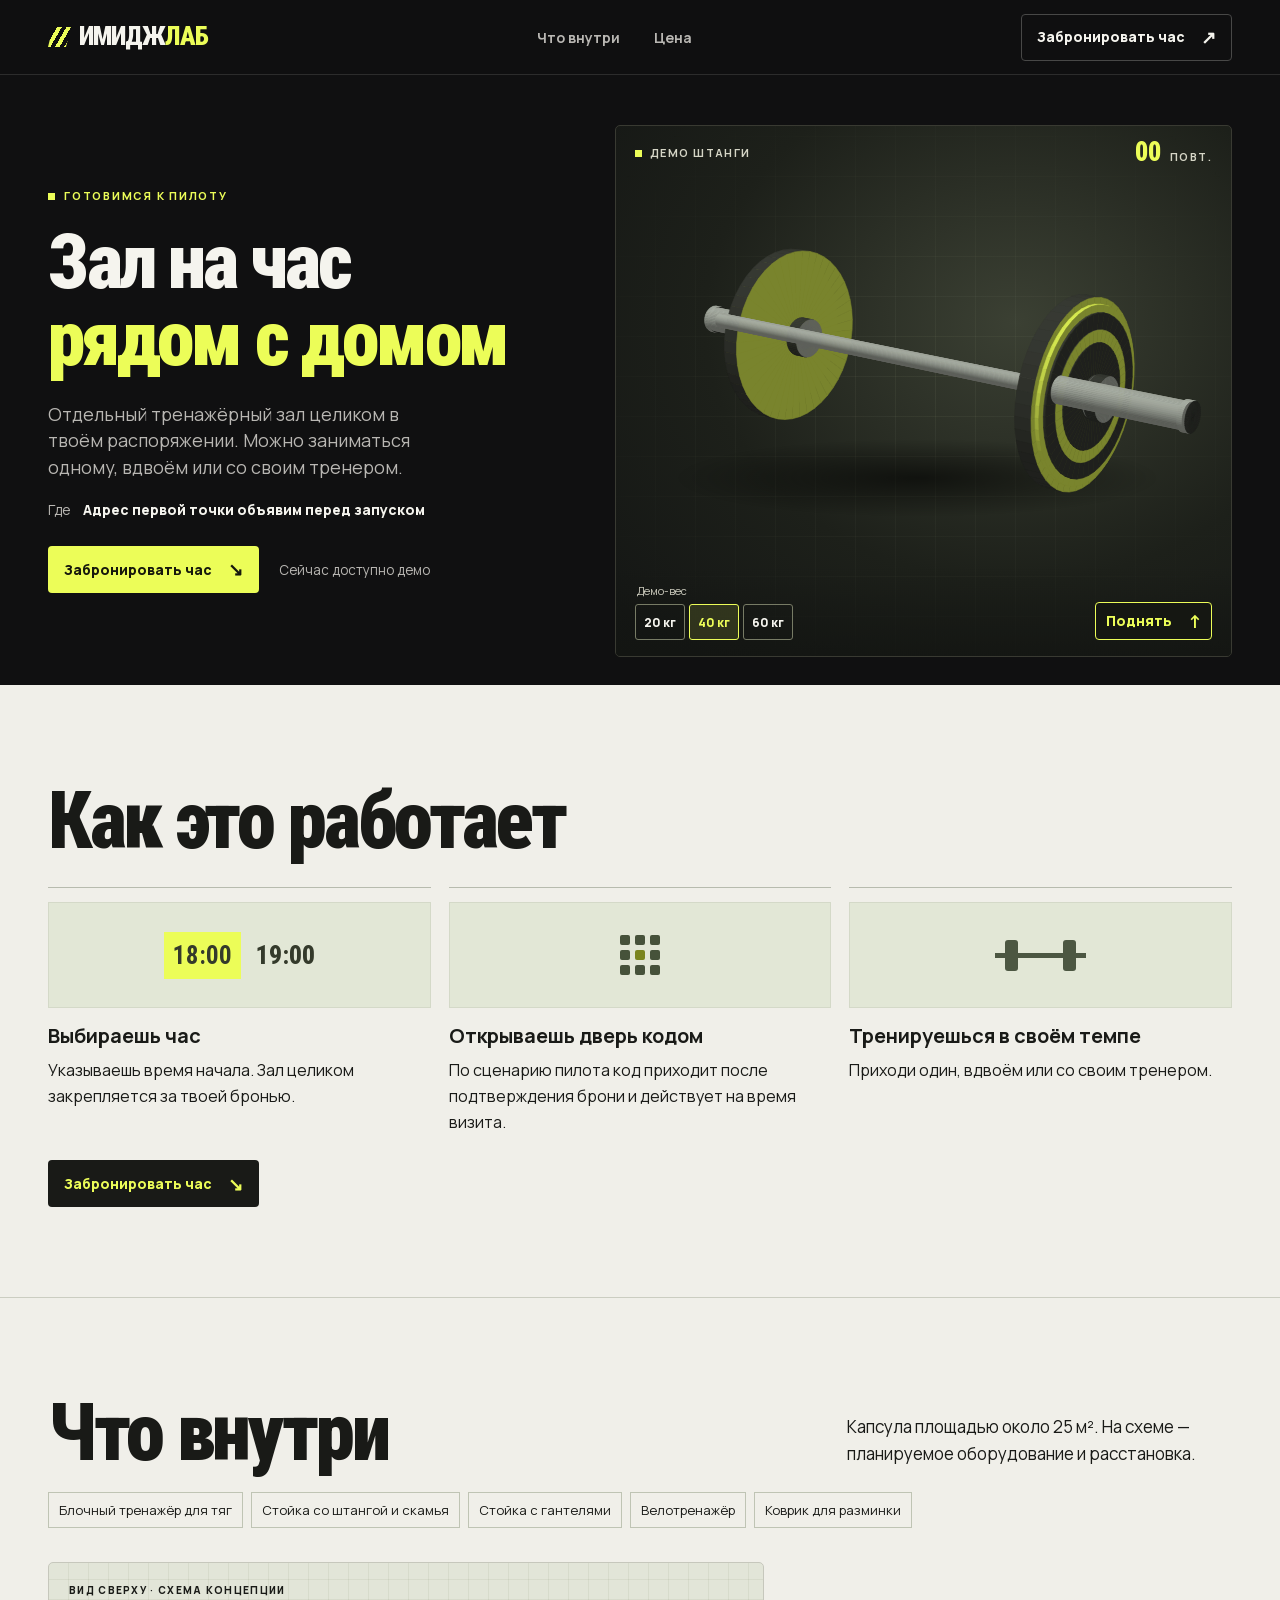
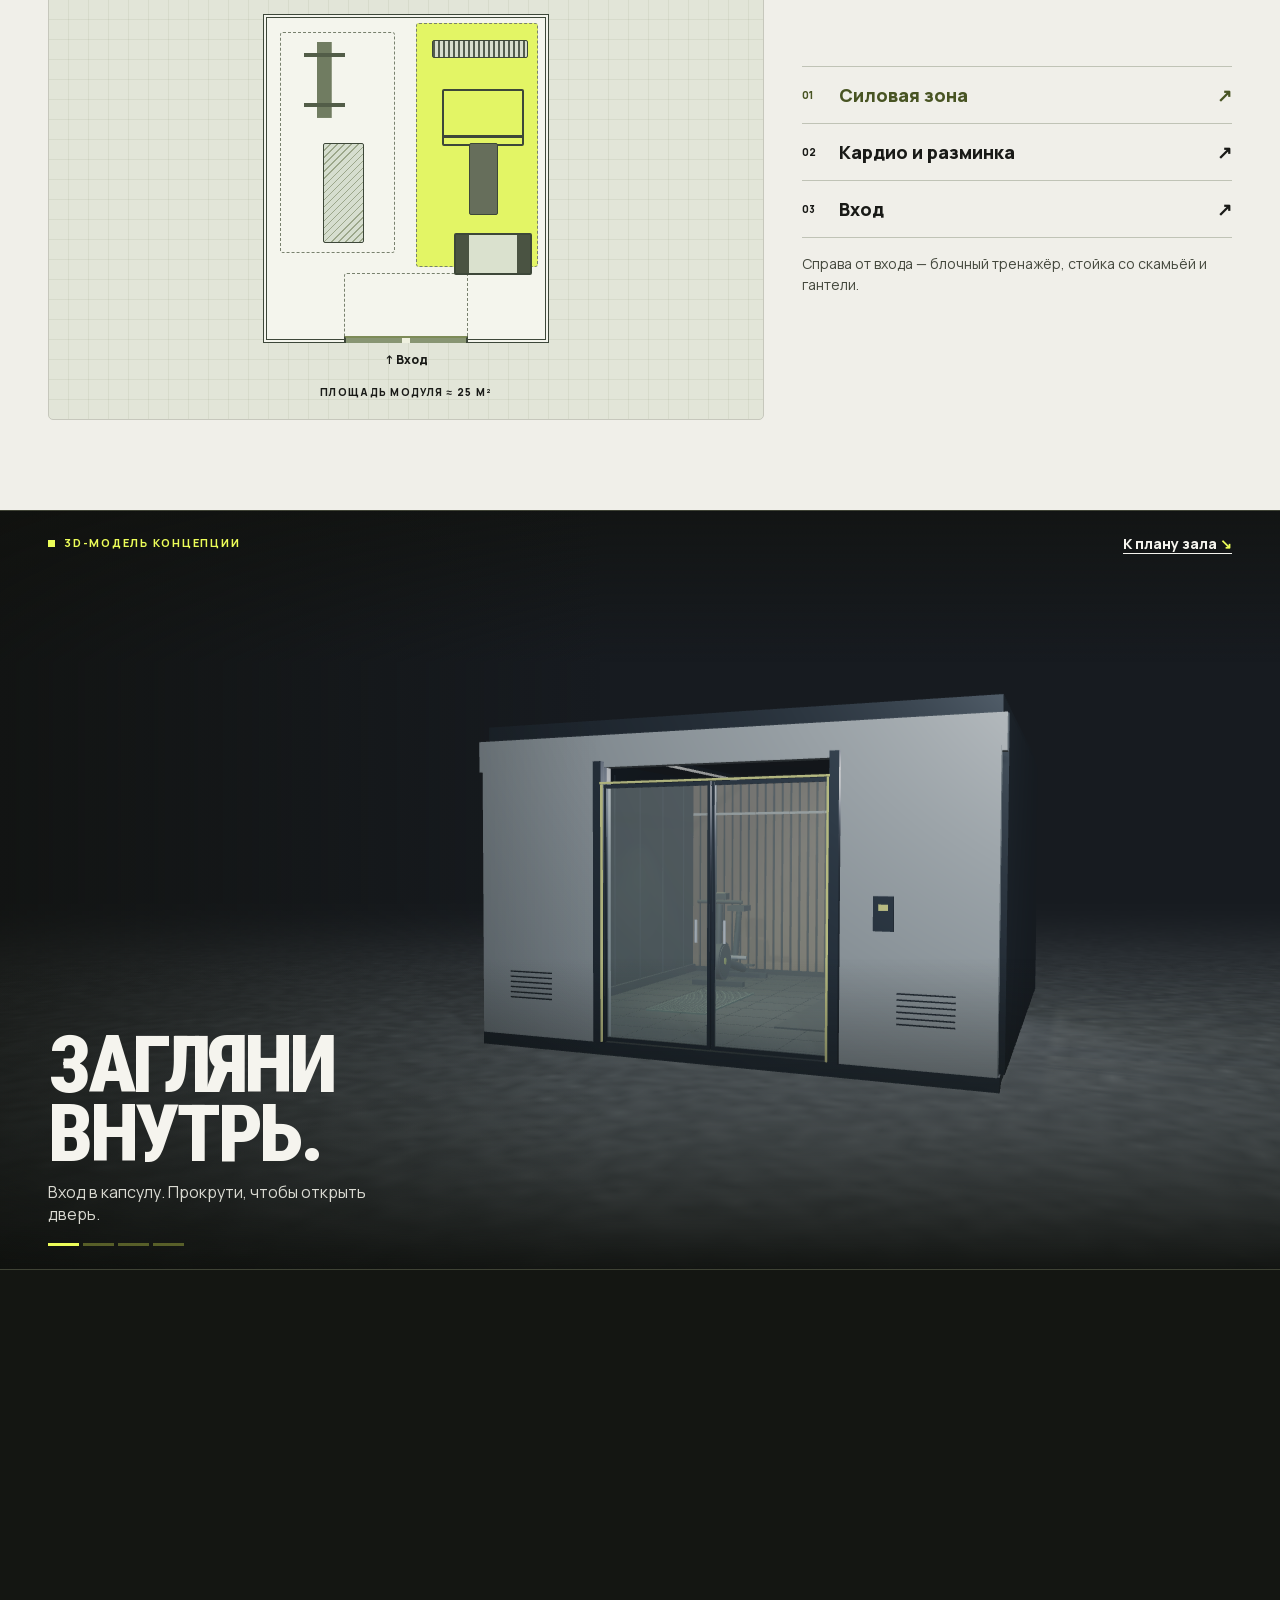
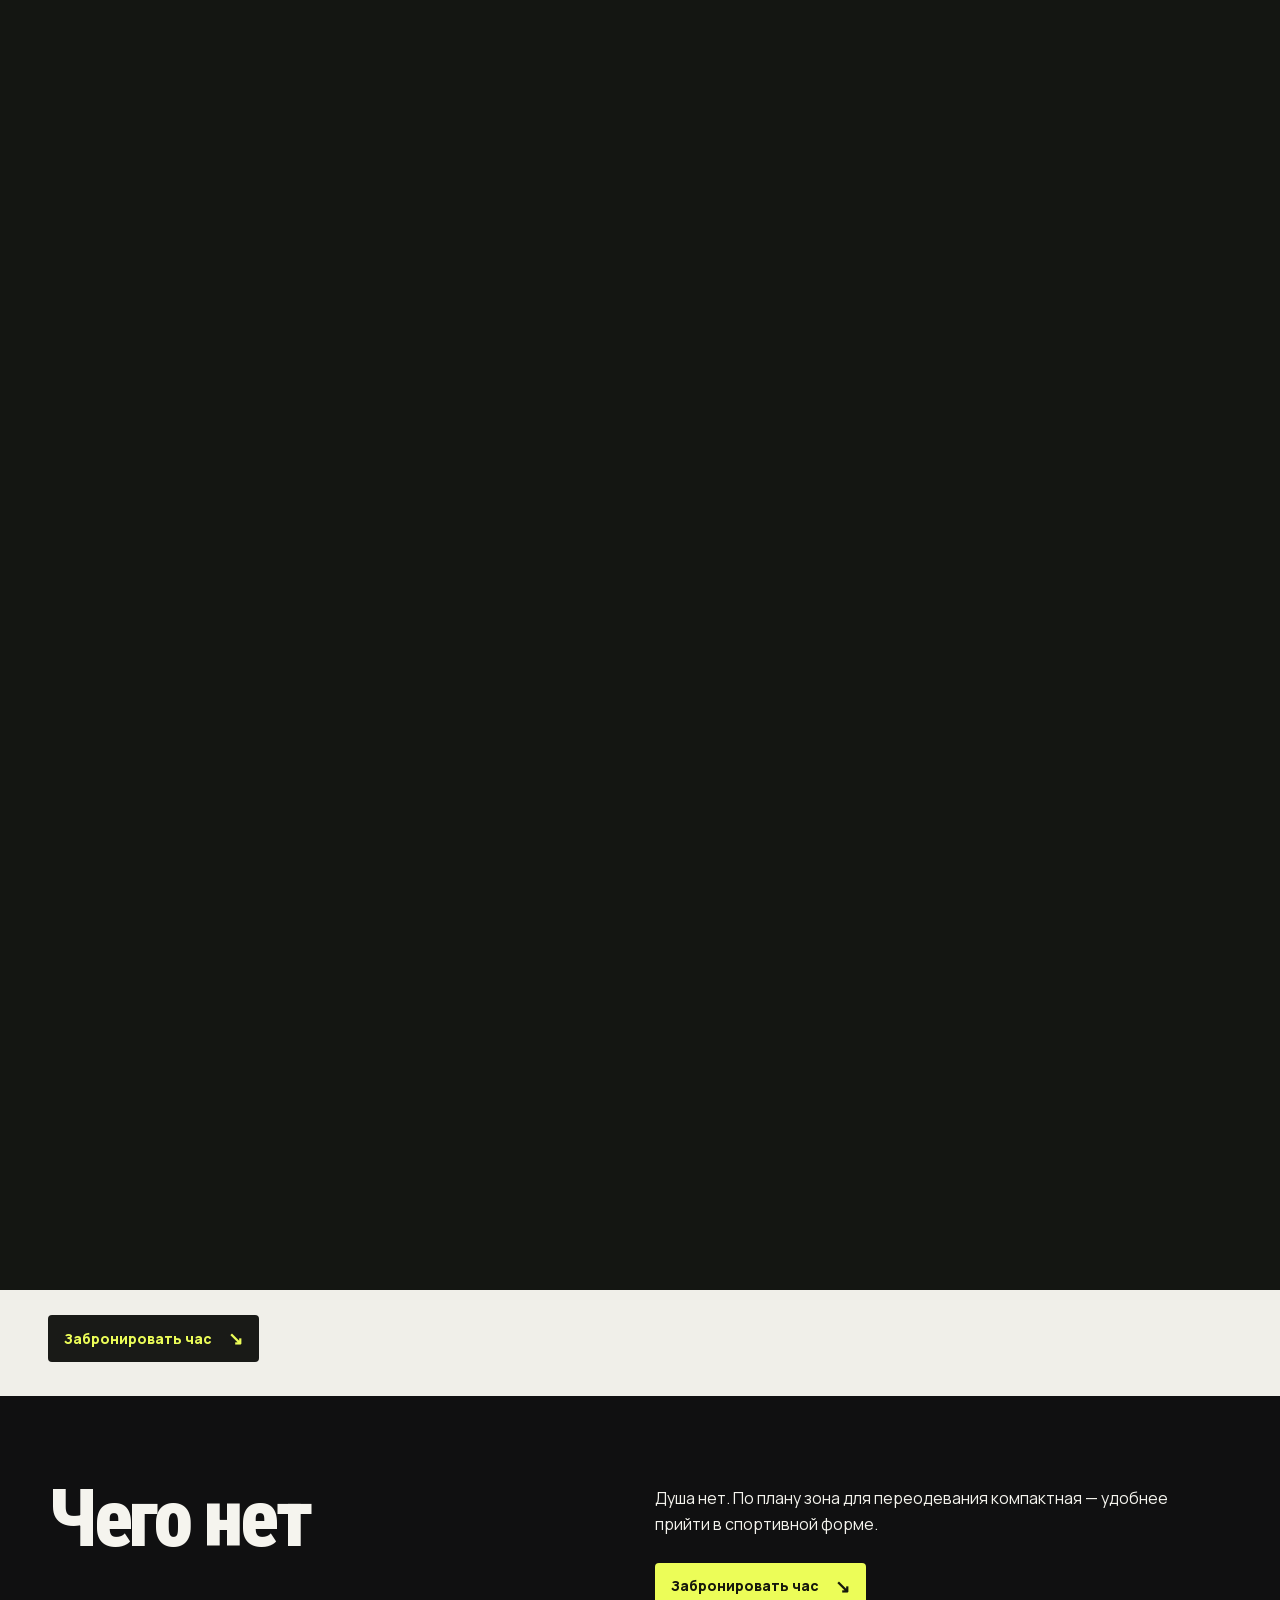
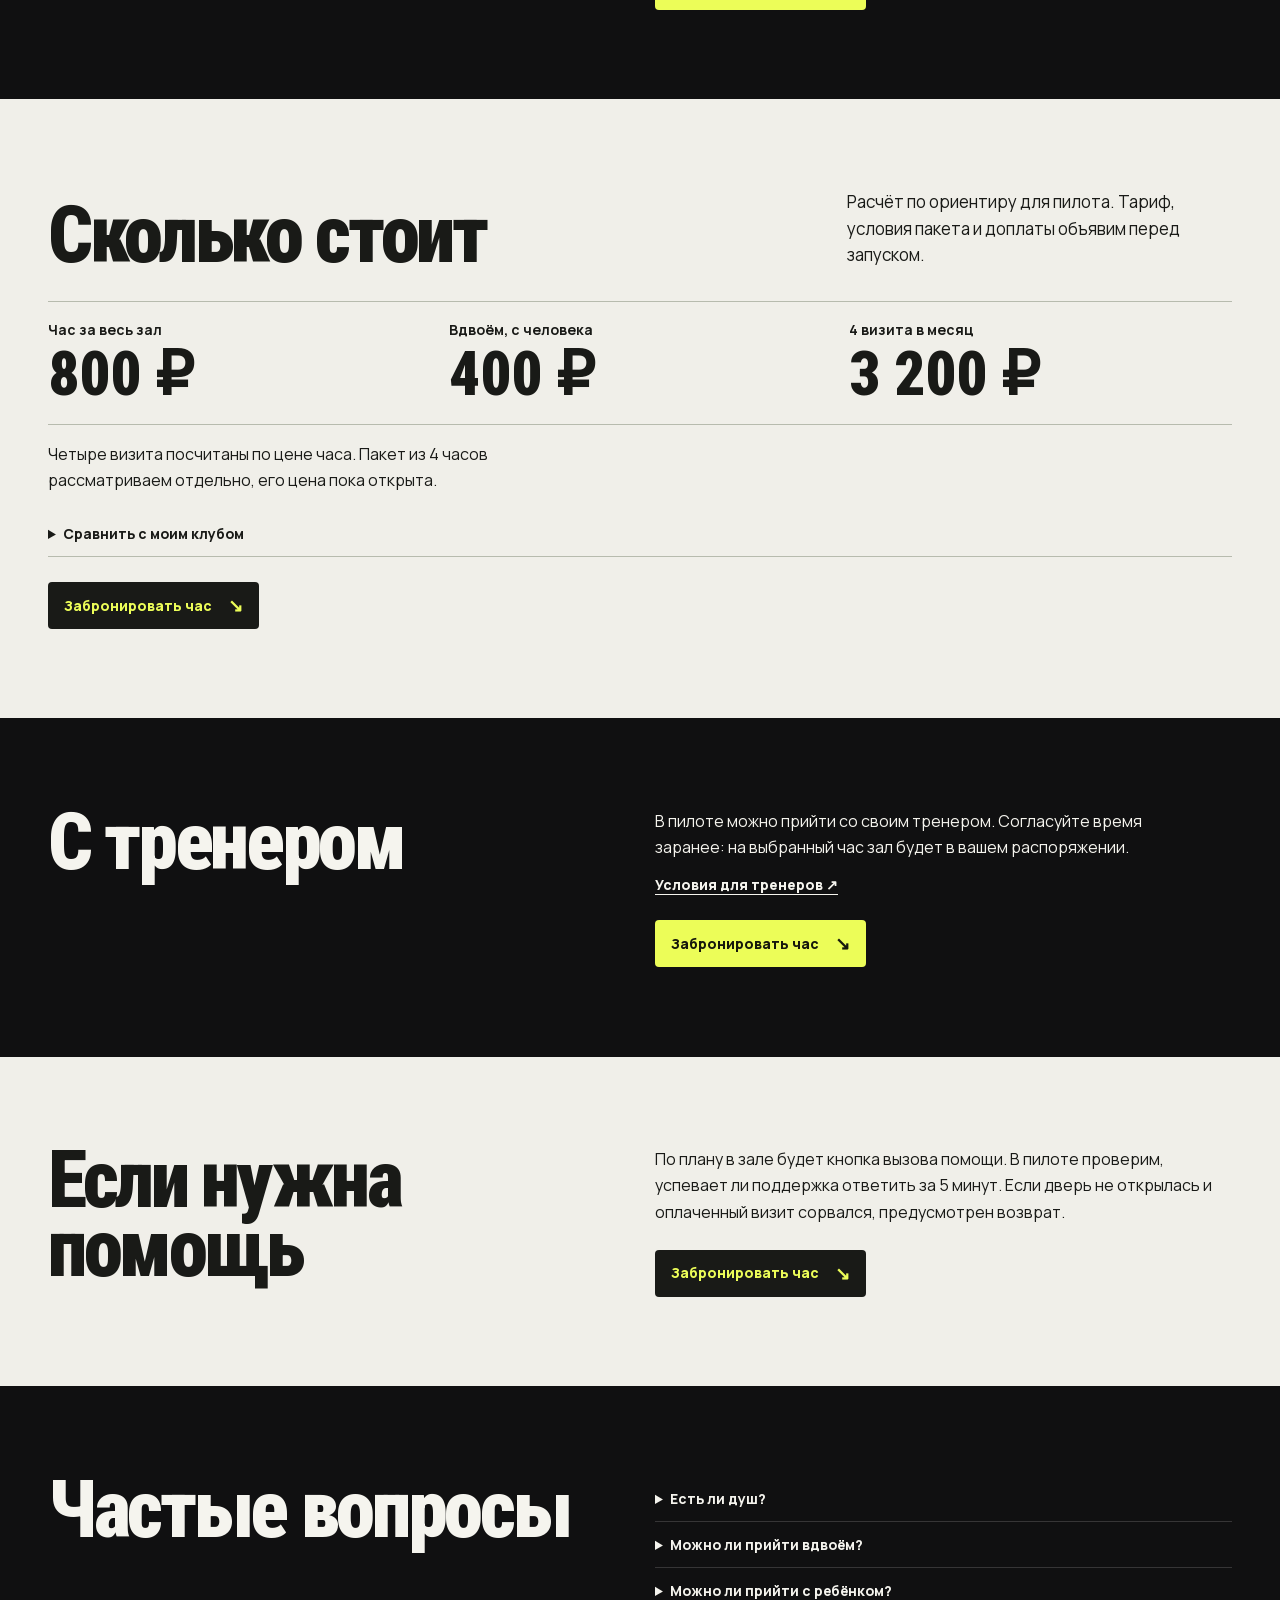
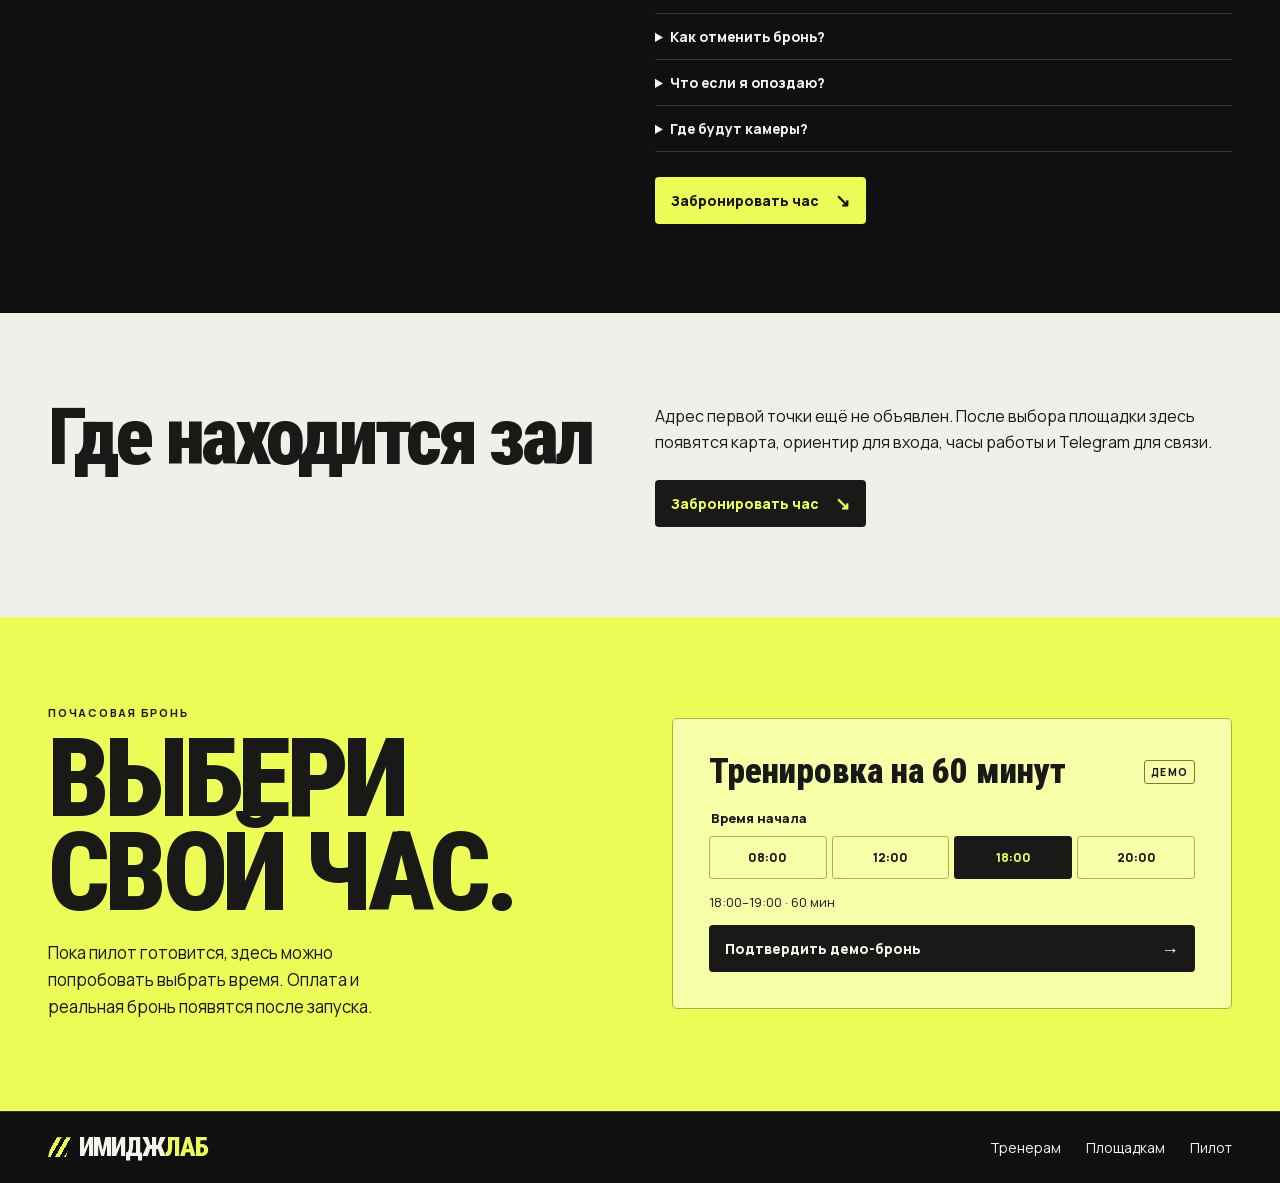
==== index.html @ 2631bb2d "Publish ImageLab website" ====
<!doctype html>
<html lang="ru">
<head>
  <meta charset="utf-8">
  <meta name="viewport" content="width=device-width, initial-scale=1">
  <meta name="theme-color" content="#101011">
  <meta name="description" content="ИмиджЛаб — отдельный зал на час рядом с домом. Оборудование, условия посещения и демо бронирования.">
  <title>ИмиджЛаб — зал на час</title>
  <link rel="stylesheet" href="fonts.css">
  <link rel="stylesheet" href="style.css">
  <script src="room-layout.js" defer></script>
  <script src="script.js" defer></script>
  <script src="price.js" defer></script>
  <script src="pilot-metrics.js" defer></script>
  <script src="tour-entry.js" type="module"></script>
</head>
<body>
  <a class="skip" href="#main">К содержанию</a>
  <header class="nav">
    <div class="wrap nav-inner">
      <a class="logo" href="#top" aria-label="ИмиджЛаб — начало"><i aria-hidden="true"></i>Имидж<span>Лаб</span></a>
      <nav aria-label="Разделы сайта">
        <a href="#format">Что внутри</a><a href="#price">Цена</a>
      </nav>
      <a class="pill nav-cta" href="#booking">Забронировать час <span aria-hidden="true">↗</span></a>
    </div>
  </header>

  <main id="main">
    <section class="hero wrap" id="top" aria-labelledby="hero-title" data-pilot-section="hero">
      <div class="hero-copy">
        <p class="kicker"><span class="dot"></span> ГОТОВИМСЯ К ПИЛОТУ</p>
        <h1 id="hero-title">Зал на час<br><em>рядом с домом</em></h1>
        <p class="lead">Отдельный тренажёрный зал целиком в твоём распоряжении. Можно заниматься одному, вдвоём или со своим тренером.</p>
        <dl class="hero-facts">
          <div><dt>Где</dt><dd>Адрес первой точки объявим перед запуском</dd></div>
          <div id="hero-price" hidden><dt>Ориентир за час</dt><dd data-price="hour"></dd></div>
        </dl>
        <div class="hero-links">
          <a class="pill primary" href="#booking">Забронировать час <span aria-hidden="true">↘</span></a>
          <small>Сейчас доступно демо</small>
        </div>
      </div>
      <figure class="rig" aria-label="Интерактивная модель штанги">
        <div class="rig-top"><span><b aria-hidden="true"></b> ДЕМО ШТАНГИ</span><span class="rep"><output id="reps" aria-live="polite">00</output> ПОВТ.</span></div>
        <canvas id="barbell" aria-hidden="true"></canvas>
        <div class="rig-bottom">
          <fieldset class="weights">
            <legend>Демо-вес</legend>
            <label><input type="radio" name="weight" value="20"><span>20 кг</span></label>
            <label><input type="radio" name="weight" value="40" checked><span>40 кг</span></label>
            <label><input type="radio" name="weight" value="60"><span>60 кг</span></label>
          </fieldset>
          <button class="pill lift" id="lift" type="button">Поднять <span aria-hidden="true">↑</span></button>
        </div>
      </figure>
    </section>

    <section class="light" id="how" aria-labelledby="how-title" data-pilot-section="how">
      <div class="wrap section">
        <h2 id="how-title">Как это работает</h2>
        <ol class="steps">
          <li><div class="step-visual step-calendar" aria-hidden="true"><b>18:00</b><span>19:00</span></div><h3>Выбираешь час</h3><p>Указываешь время начала. Зал целиком закрепляется за твоей бронью.</p></li>
          <li><div class="step-visual step-keypad" aria-hidden="true"><i></i><i></i><i></i><i></i><i></i><i></i><i></i><i></i><i></i></div><h3>Открываешь дверь кодом</h3><p>По сценарию пилота код приходит после подтверждения брони и действует на время визита.</p></li>
          <li><div class="step-visual step-weights" aria-hidden="true"><i></i></div><h3>Тренируешься в своём темпе</h3><p>Приходи один, вдвоём или со своим тренером.</p></li>
        </ol>
        <div class="block-action"><a class="pill primary" href="#booking">Забронировать час <span aria-hidden="true">↘</span></a></div>
      </div>
    </section>

    <section class="light inside" id="format" aria-labelledby="format-title" data-pilot-section="inside">
      <div class="wrap section">
        <div class="format-heading">
          <div><h2 id="format-title">Что внутри</h2></div>
          <p>Капсула площадью около 25 м². На схеме — планируемое оборудование и расстановка.</p>
        </div>
        <ul class="equipment-list" aria-label="Планируемое оборудование">
          <li>Блочный тренажёр для тяг</li><li>Стойка со штангой и скамья</li><li>Стойка с гантелями</li><li>Велотренажёр</li><li>Коврик для разминки</li>
        </ul>
        <div class="layout" id="plan">
          <div class="blueprint" aria-label="Условный план капсулы">
            <p class="plan-label">ВИД СВЕРХУ · СХЕМА КОНЦЕПЦИИ</p>
            <div class="room" role="img" aria-label="Вход по центру нижней стены. Если смотреть от входа, блочный тренажёр, стойка, скамья и гантели справа, велотренажёр и коврик слева.">
              <div class="zone zone-strength"></div>
              <div class="zone zone-floor"></div>
              <div class="zone zone-entry"></div>
              <div class="fixture rack"></div>
              <div class="fixture bench"></div>
              <div class="fixture dumbbells"></div>
              <div class="fixture mat"></div>
              <div class="fixture cable" title="Блочный тренажёр"></div>
              <div class="fixture bike" title="Велотренажёр"></div>
              <div class="door"></div>
            </div>
            <p class="plan-entry">↑ Вход</p>
            <div class="plan-size">площадь модуля ≈ 25 м²</div>
          </div>

          <div class="zones" aria-label="Зоны капсулы">
            <button class="zone-button" type="button" data-zone="strength" aria-pressed="true"><span class="zone-index">01</span>Силовая зона<span aria-hidden="true">↗</span></button>
            <button class="zone-button" type="button" data-zone="floor" aria-pressed="false"><span class="zone-index">02</span>Кардио и разминка<span aria-hidden="true">↗</span></button>
            <button class="zone-button" type="button" data-zone="entry" aria-pressed="false"><span class="zone-index">03</span>Вход<span aria-hidden="true">↗</span></button>
            <p id="zone-copy" aria-live="polite">Справа от входа — блочный тренажёр, стойка со скамьёй и гантели.</p>
          </div>
        </div>
      </div>
    <section class="tour" id="tour" aria-labelledby="tour-title">
      <div class="tour-stage">
        <canvas id="tour-scene" aria-hidden="true"></canvas>
        <div class="tour-shade" aria-hidden="true"></div>
        <div class="wrap tour-overlay">
          <div class="tour-top">
            <p class="kicker"><span class="dot"></span> 3D-МОДЕЛЬ КОНЦЕПЦИИ</p>
            <a class="quiet" href="#plan">К плану зала <span aria-hidden="true">↘</span></a>
          </div>
          <div class="tour-bottom">
            <h2 id="tour-title">ЗАГЛЯНИ<br>ВНУТРЬ.</h2>
            <p class="tour-caption">Отдельный вход. Весь зал на время твоей брони.</p>
            <div class="tour-track" aria-hidden="true"><i></i><i></i><i></i><i></i></div>
          </div>
        </div>
      </div>
    </section>

      <div class="wrap inside-action"><div class="block-action"><a class="pill primary" href="#booking">Забронировать час <span aria-hidden="true">↘</span></a></div></div>
    </section>

    <section class="wrap section feature-row" id="limits" aria-labelledby="limits-title" data-pilot-section="limits">
      <h2 id="limits-title">Чего нет</h2>
      <div><p class="section-copy">Душа нет. По плану зона для переодевания компактная — удобнее прийти в спортивной форме.</p><div class="block-action"><a class="pill primary" href="#booking">Забронировать час <span aria-hidden="true">↘</span></a></div></div>
    </section>

    <section class="light" id="price" aria-labelledby="price-title" data-pilot-section="price">
      <div class="wrap section">
        <div class="format-heading"><h2 id="price-title">Сколько стоит</h2><p>Расчёт по ориентиру для пилота. Тариф, условия пакета и доплаты объявим перед запуском.</p></div>
        <dl class="price-grid">
          <div><dt>Час за весь зал</dt><dd data-price="hour">—</dd></div>
          <div><dt>Вдвоём, с человека</dt><dd data-price="split">—</dd></div>
          <div><dt>4 визита в месяц</dt><dd data-price="monthly">—</dd></div>
        </dl>
        <p class="section-copy price-note">Четыре визита посчитаны по цене часа. Пакет из 4 часов рассматриваем отдельно, его цена пока открыта.</p>
        <details class="price-compare">
          <summary>Сравнить с моим клубом</summary>
          <div class="compare-inputs">
            <label>Абонемент в месяц, ₽ <input id="club-fee" type="number" min="0" step="any" inputmode="decimal"></label>
            <label>Дорога туда и обратно за визит, ₽ <input id="club-travel" type="number" min="0" step="any" inputmode="decimal"></label>
            <label>Время на дорогу за визит, мин <input id="club-time" type="number" min="0" step="any" inputmode="decimal"></label>
          </div>
          <p id="club-comparison" aria-live="polite">Укажи стоимость абонемента для расчёта на четыре визита.</p>
        </details>
        <div class="block-action"><a class="pill primary" href="#booking">Забронировать час <span aria-hidden="true">↘</span></a></div>
      </div>
    </section>

    <section class="wrap section feature-row" id="coach" aria-labelledby="coach-title" data-pilot-section="coach">
      <h2 id="coach-title">С тренером</h2>
      <div><p class="section-copy">В пилоте можно прийти со своим тренером. Согласуйте время заранее: на выбранный час зал будет в вашем распоряжении.</p>
        <a class="quiet detail-link" href="trainers.html">Условия для тренеров ↗</a><div class="block-action"><a class="pill primary" href="#booking">Забронировать час <span aria-hidden="true">↘</span></a></div></div>
    </section>

    <section class="light" id="help" aria-labelledby="help-title" data-pilot-section="help">
      <div class="wrap section feature-row">
        <h2 id="help-title">Если нужна помощь</h2>
        <div><p class="section-copy">По плану в зале будет кнопка вызова помощи. В пилоте проверим, успевает ли поддержка ответить за 5 минут. Если дверь не открылась и оплаченный визит сорвался, предусмотрен возврат.</p><div class="block-action"><a class="pill primary" href="#booking">Забронировать час <span aria-hidden="true">↘</span></a></div></div>
      </div>
    </section>

    <section class="wrap section feature-row" id="faq" aria-labelledby="faq-title" data-pilot-section="faq">
      <h2 id="faq-title">Частые вопросы</h2>
      <div class="faq-list">
        <details><summary>Есть ли душ?</summary><p>Душа в капсуле нет. Удобнее прийти в спортивной форме.</p></details>
        <details><summary>Можно ли прийти вдвоём?</summary><p>Да, такой визит предусмотрен. Ориентир на человека при равной оплате — <span data-price="split">—</span> за час.</p></details>
        <details><summary>Можно ли прийти с ребёнком?</summary><p>Условия для детей и возрастные ограничения объявим перед открытием.</p></details>
        <details><summary>Как отменить бронь?</summary><p>Сроки отмены и правила возврата будут видны перед оплатой.</p></details>
        <details><summary>Что если я опоздаю?</summary><p>Бронь рассчитана на выбранный интервал. Точные правила для опозданий опубликуем до запуска.</p></details>
        <details><summary>Где будут камеры?</summary><p>По плану камеры будут только снаружи. Правила опубликуем до открытия.</p></details>
        <div class="block-action"><a class="pill primary" href="#booking">Забронировать час <span aria-hidden="true">↘</span></a></div>
      </div>
    </section>

    <section class="light" id="location" aria-labelledby="location-title" data-pilot-section="location">
      <div class="wrap section feature-row">
        <h2 id="location-title">Где находится зал</h2>
        <div><p class="section-copy">Адрес первой точки ещё не объявлен. После выбора площадки здесь появятся карта, ориентир для входа, часы работы и Telegram для связи.</p><div class="block-action"><a class="pill primary" href="#booking">Забронировать час <span aria-hidden="true">↘</span></a></div></div>
      </div>
    </section>

    <section class="booking" id="booking" data-pilot-section="booking" aria-labelledby="booking-title">
      <div class="wrap section booking-grid">
        <div><p class="kicker">ПОЧАСОВАЯ БРОНЬ</p><h2 id="booking-title">ВЫБЕРИ<br>СВОЙ ЧАС.</h2><p class="booking-lead">Пока пилот готовится, здесь можно попробовать выбрать время. Оплата и реальная бронь появятся после запуска.</p></div>
        <form class="scheduler" id="scheduler">
          <div class="schedule-head"><h3>Тренировка на 60 минут</h3><span>ДЕМО</span></div>
          <fieldset>
            <legend>Время начала</legend>
            <div class="times">
              <label><input type="radio" name="slot" value="08:00"><span>08:00</span></label>
              <label><input type="radio" name="slot" value="12:00"><span>12:00</span></label>
              <label><input type="radio" name="slot" value="18:00" checked><span>18:00</span></label>
              <label><input type="radio" name="slot" value="20:00"><span>20:00</span></label>
            </div>
          </fieldset>
          <p class="schedule-range" id="range" aria-live="polite">18:00–19:00 · 60 мин</p>
          <button class="pill schedule-submit" type="submit">Подтвердить демо-бронь <span aria-hidden="true">→</span></button>
        </form>
      </div>
    </section>

  </main>

  <footer id="pilot"><div class="wrap footer-inner"><a class="logo" href="#top"><i aria-hidden="true"></i>Имидж<span>Лаб</span></a><div class="footer-links"><a href="trainers.html">Тренерам</a><a href="venues.html">Площадкам</a><a href="pilot.html">Пилот</a></div></div></footer>

  <dialog id="confirmation" aria-labelledby="confirmation-title">
    <form method="dialog">
      <div class="confirmation-check" aria-hidden="true">✓</div>
      <h2 id="confirmation-title">Демо завершено</h2>
      <p id="confirmed"></p>
      <p>Деньги не списаны. Этот интервал не зарезервирован.</p>
      <button class="pill primary">Готово <span aria-hidden="true">↵</span></button>
    </form>
  </dialog>
</body>
</html>
---- fonts.css ----
@font-face {
  font-family: 'Manrope';
  font-style: normal;
  font-weight: 400 800;
  font-display: swap;
  src: url(assets/manrope-cyrillic.woff2) format('woff2');
  unicode-range: U+0301, U+0400-045F, U+0490-0491, U+04B0-04B1, U+2116;
}
@font-face {
  font-family: 'Manrope';
  font-style: normal;
  font-weight: 400 800;
  font-display: swap;
  src: url(assets/manrope-latin.woff2) format('woff2');
  unicode-range: U+0000-00FF, U+0131, U+0152-0153, U+02BB-02BC, U+02C6, U+02DA, U+02DC, U+0304, U+0308, U+0329, U+2000-206F, U+20AC, U+2122, U+2191, U+2193, U+2212, U+2215, U+FEFF, U+FFFD;
}
@font-face {
  font-family: 'Roboto Condensed';
  font-style: normal;
  font-weight: 700 900;
  font-display: swap;
  src: url(assets/roboto-condensed-cyrillic.woff2) format('woff2');
  unicode-range: U+0301, U+0400-045F, U+0490-0491, U+04B0-04B1, U+2116;
}
@font-face {
  font-family: 'Roboto Condensed';
  font-style: normal;
  font-weight: 700 900;
  font-display: swap;
  src: url(assets/roboto-condensed-latin.woff2) format('woff2');
  unicode-range: U+0000-00FF, U+0131, U+0152-0153, U+02BB-02BC, U+02C6, U+02DA, U+02DC, U+0304, U+0308, U+0329, U+2000-206F, U+20AC, U+2122, U+2191, U+2193, U+2212, U+2215, U+FEFF, U+FFFD;
}
---- style.css ----
:root {
  color-scheme: dark;
  --bg: #101011;
  --ink: #f5f4ee;
  --sub: #b9b7b3;
  --line: #363536;
  --acid: #ecfd58;
  --paper: #f0efe9;
  --dark: #191a17;
  --display: "Roboto Condensed", "Arial Narrow", Impact, sans-serif;
  --body: "Manrope", Arial, sans-serif;
  font-family: var(--body);
  background: var(--bg);
  color: var(--ink);
}
*, *::before, *::after { box-sizing: border-box; }
html { scroll-behavior: smooth; }
body, p, h1, h2, h3, figure { margin: 0; }
a { color: inherit; text-decoration: none; }
button, input { font: inherit; }
button { cursor: pointer; }
button:disabled { cursor: wait; }
:focus-visible { outline: 2px solid currentColor; outline-offset: 4px; }
section[id] { scroll-margin-top: 88px; }
.skip { position: fixed; top: 12px; left: 12px; z-index: 9; transform: translateY(-160%); background: var(--acid); color: var(--dark); padding: 12px; }
.skip:focus { transform: none; }
.wrap { width: min(1320px, calc(100% - 96px)); margin-inline: auto; }
.nav { position: sticky; top: 0; z-index: 5; background: #101011eb; backdrop-filter: blur(15px); border-bottom: 1px solid #2c2c2c; }
.nav-inner { min-height: 74px; display: flex; align-items: center; justify-content: space-between; gap: 24px; }
.logo { display: inline-flex; align-items: center; font: 900 26px/.9 var(--display); letter-spacing: -.035em; text-transform: uppercase; white-space: nowrap; }
.logo span { color: var(--acid); }
.logo i { width: 23px; height: 20px; margin-right: 8px; background: repeating-linear-gradient(120deg, var(--acid) 0 4px, transparent 4px 8px); clip-path: polygon(22% 0, 100% 0, 78% 100%, 0 100%); }
nav { display: flex; gap: 34px; color: var(--sub); font-size: 14px; font-weight: 700; }
nav a:hover, .quiet:hover { color: var(--acid); }
.pill { display: inline-flex; min-height: 47px; align-items: center; justify-content: space-between; gap: 16px; padding: 11px 15px; color: inherit; font-size: 14px; font-weight: 800; border: 1px solid transparent; border-radius: 4px; line-height: 1.25; }
.pill span { font-size: 18px; }
.nav-cta { border-color: #484847; }
.nav-cta:hover { border-color: var(--acid); }
.primary { color: #16180c; background: var(--acid); }
.primary:hover { background: #f5ffa3; }
.hero { display: grid; grid-template-columns: .93fr 1.07fr; gap: 30px; align-items: center; padding-block: 50px 28px; }
.hero-copy { padding-block: 12px; }
.kicker { font: 750 11px/1.35 var(--body); letter-spacing: .16em; }
.hero .kicker { display: flex; align-items: center; gap: 9px; color: var(--acid); margin-bottom: 20px; }
.dot { width: 7px; height: 7px; background: currentColor; }
h1, h2 { font-family: var(--display); font-weight: 900; line-height: .86; letter-spacing: -.042em; }
h1 { font-size: clamp(64px, 8.6vw, 142px); line-height: .99; white-space: nowrap; }
em { color: var(--acid); font-style: normal; }
.lead { margin-top: 23px; max-width: 395px; font-size: clamp(16px, 1.4vw, 19px); line-height: 1.5; color: var(--sub); }
.hero-links { display: flex; flex-wrap: wrap; align-items: center; gap: 14px 20px; margin-top: 27px; }
.quiet { font-size: 14px; font-weight: 800; text-underline-offset: 4px; text-decoration: underline; }
.rig { position: relative; isolation: isolate; display: grid; grid-template-rows: auto minmax(170px, 1fr) auto; min-width: 0; min-height: 400px; aspect-ratio: 1.16; overflow: hidden; border: 1px solid #393a32; border-radius: 5px; background: radial-gradient(ellipse at 65% 37%, #3b4033, #1d201a 55%, #151715 92%); }
.rig::before { content: ""; position: absolute; z-index: -1; inset: 0; background: repeating-linear-gradient(0deg, transparent 0 39px, #dce0b90f 39px 40px), repeating-linear-gradient(90deg, transparent 0 39px, #dce0b90f 39px 40px); mask-image: radial-gradient(ellipse at center, #000, transparent 92%); }
.rig-top, .rig-bottom { display: flex; justify-content: space-between; align-items: center; gap: 12px; padding: 16px 19px; z-index: 1; }
.rig-top { color: #d5d5c6; font: 700 11px/1.3 var(--body); letter-spacing: .13em; }
.rig-top b { display: inline-block; width: 7px; height: 7px; background: var(--acid); margin-right: 5px; }
.rep { white-space: nowrap; }
.rep output { font: 850 27px/.8 var(--display); letter-spacing: -.03em; color: var(--acid); margin-right: 5px; font-variant-numeric: tabular-nums; }
#barbell { display: block; width: 100%; height: 100%; min-height: 0; }
.rig-bottom { align-items: end; background: linear-gradient(transparent, #121411b0); }
fieldset { border: 0; min-inline-size: 0; margin: 0; padding: 0; }
.weights { display: flex; flex-wrap: wrap; gap: 4px; }
.weights legend { color: #cfcec0; font-size: 11px; margin-bottom: 6px; }
.weights label, .times label { position: relative; }
.weights input, .times input { position: absolute; opacity: 0; inset: 0; margin: 0; cursor: pointer; }
.weights span, .times span { display: grid; place-items: center; min-height: 36px; border: 1px solid #777b65; border-radius: 3px; color: var(--ink); padding-inline: 8px; font-size: 12px; font-weight: 800; white-space: nowrap; }
.weights input:checked + span { border-color: var(--acid); color: var(--acid); background: #e9ff5620; }
input:focus-visible + span { outline: 2px solid currentColor; outline-offset: 3px; }
.lift { min-height: 38px; border-color: var(--acid); color: var(--acid); background: #151712; padding: 5px 10px; }
.lift:hover { background: var(--acid); color: var(--dark); }
.lift:disabled { opacity: .65; }
.quick { display: grid; grid-template-columns: repeat(3, 1fr); border-block: 1px solid var(--line); margin-bottom: 45px; }
.quick span { display: flex; align-items: center; gap: 12px; padding: 16px 21px; font-size: 13px; color: var(--sub); }
.quick span + span { border-left: 1px solid var(--line); }
.quick strong { color: var(--ink); font: 900 34px/.9 var(--display); letter-spacing: -.04em; }
.section { padding-block: clamp(52px, 7vw, 108px); }
h2 { font-size: clamp(57px, 8.5vw, 121px); margin-top: 12px; }
.light { background: var(--paper); color: var(--dark); color-scheme: light; }
.format-heading { display: flex; align-items: end; justify-content: space-between; gap: 24px 64px; }
.format-heading > p, .booking-lead, .pilot-details > p { max-width: 385px; font-size: 17px; line-height: 1.58; }
.layout { display: grid; grid-template-columns: 1.25fr .75fr; gap: 38px; margin-top: 34px; }
.blueprint { display: grid; gap: 17px; align-items: center; padding: 20px; border: 1px solid #c6c7bc; border-radius: 5px; background: repeating-linear-gradient(0deg, transparent 0 19px, #303e1410 19px 20px), repeating-linear-gradient(90deg, transparent 0 19px, #303e1410 19px 20px), #e2e5d8; }
.plan-label, .plan-size { font-size: 10px; font-weight: 800; letter-spacing: .13em; text-transform: uppercase; }
.plan-size { text-align: center; }
.room { position: relative; width: min(286px, 85%); margin-inline: auto; border: 4px double #3d4739; background: #f4f5ed; }
.room > div { position: absolute; }
.zone { border: 1px dashed #78816e; border-radius: 3px; transition: background .32s; }
.zone.is-active { background: #e3f565; }
.fixture { border: 1px solid #3d4739; border-radius: 2px; background: #d7ddcd; }
.rack { border-width: 2px; background: linear-gradient(#3d4739, #3d4739) center 88% / 100% 3px no-repeat; }
.bench { background: #666e5b; }
.dumbbells { background: repeating-linear-gradient(90deg, #535c4e 0 2px, #d7ddcd 2px 5px); }
.mat { background: repeating-linear-gradient(135deg, #d6decf 0 4px, #9ca78b 4px 5px); }
.cable { border-width: 2px; background: linear-gradient(90deg, #4a5342 17%, transparent 17% 83%, #4a5342 83%), #dae1ce; }
.bike { border: 0; background: linear-gradient(#525d48, #525d48) center 15% / 100% 4px no-repeat, linear-gradient(#525d48, #525d48) center 85% / 100% 4px no-repeat, linear-gradient(#707c61, #707c61) center / 36% 100% no-repeat; }
.door { border-inline: 2px solid #3d4739; border-top: 2px solid #7d8b57; background: linear-gradient(90deg, #889573 0 47%, #eef0df 47% 53%, #889573 53%); }
.plan-entry { text-align: center; font-size: 12px; font-weight: 800; margin-top: -9px; }
.zones { align-self: center; border-top: 1px solid #c0c3b6; }
.zone-button { width: 100%; display: grid; grid-template-columns: 25px 1fr auto; align-items: center; gap: 12px; min-height: 57px; padding: 8px 0; border: 0; border-bottom: 1px solid #c0c3b6; background: transparent; color: var(--dark); text-align: left; font-size: 18px; font-weight: 850; }
.zone-button:hover, .zone-button[aria-pressed="true"] { color: #485423; }
.zone-index { font-size: 10px; font-weight: 800; }
#zone-copy { margin-top: 15px; line-height: 1.5; min-height: 4.5em; color: #43473c; font-size: 14px; }
.booking { color-scheme: light; background: var(--acid); color: var(--dark); }
.booking-grid { display: grid; grid-template-columns: 1fr .95fr; gap: 34px; align-items: center; }
.booking-lead { margin-top: 20px; }
.scheduler { border: 1px solid #a7b641; background: #f7ffa9; padding: clamp(17px, 4vw, 36px); border-radius: 5px; }
.schedule-head { display: flex; justify-content: space-between; align-items: center; gap: 14px; margin-bottom: 20px; }
.schedule-head h3 { font: 870 clamp(22px, 3vw, 35px)/.98 var(--display); }
.schedule-head span { border: 1px solid #737c33; border-radius: 3px; padding: 4px 6px; font-size: 10px; font-weight: 850; letter-spacing: .12em; }
.scheduler legend { font-size: 13px; font-weight: 800; }
.times { display: grid; grid-template-columns: repeat(4, minmax(0, 1fr)); gap: 5px; margin-top: 9px; }
.times span { color: var(--dark); padding: 0; border-color: #a7b641; min-height: 43px; }
.times input:checked + span { background: var(--dark); color: var(--acid); border-color: var(--dark); }
.schedule-range { padding-block: 14px; font-size: 13px; }
.schedule-submit { width: 100%; background: var(--dark); color: var(--ink); }
.schedule-submit:hover { background: #3d4126; }
.pilot { display: grid; grid-template-columns: .7fr 1.3fr; gap: 36px; }
.pilot .kicker { color: var(--acid); }
.pilot-details > p { max-width: 560px; color: var(--sub); }
.targets { display: grid; grid-template-columns: repeat(3, minmax(0,1fr)); margin-block: 26px; border-block: 1px solid var(--line); }
.targets div { padding: 13px 8px; }
.targets div + div { border-left: 1px solid var(--line); }
.targets b { display: block; color: var(--acid); font: 900 clamp(30px, 4vw, 54px)/1 var(--display); letter-spacing: -.04em; }
.targets span { display: block; margin-top: 6px; font-size: 12px; color: var(--sub); line-height: 1.35; }
details { border-bottom: 1px solid var(--line); }
summary { cursor: pointer; padding-block: 13px; font-weight: 750; font-size: 14px; }
details p { padding-bottom: 14px; color: var(--sub); font-size: 14px; }
.pilot-details .quiet { display: inline-block; margin-top: 22px; }
footer { border-top: 1px solid var(--line); }
.footer-inner { display: flex; flex-wrap: wrap; align-items: center; justify-content: space-between; gap: 16px 24px; padding-block: 24px; }
.footer-inner p, .footer-inner > span { color: var(--sub); font-size: 12px; line-height: 1.45; }
dialog { width: min(420px, calc(100% - 32px)); padding: 25px; color: var(--ink); background: #23251b; border: 1px solid #747a43; border-radius: 5px; }
dialog::backdrop { background: #090908c9; }
dialog[open] { animation: open-dialog .26s ease-out both; }
@keyframes open-dialog { from { opacity: 0; transform: translateY(12px) scale(.98); } }
dialog h2 { font-size: 44px; margin-block: 12px; }
dialog p { color: var(--sub); line-height: 1.5; margin-bottom: 14px; }
#confirmed { color: var(--acid); font-weight: 800; }
.confirmation-check { color: var(--acid); font-size: 29px; }
@media (max-width: 1050px) {
  .wrap { width: calc(100% - 56px); }
  .hero { gap: 19px; }
  .rig { min-height: 340px; }
}
@media (max-width: 760px) {
  .wrap { width: calc(100% - 32px); }
  .nav-inner { min-height: 60px; gap: 12px; }
  nav { gap: 15px; }
  .nav-cta { min-height: 36px; font-size: 12px; gap: 6px; padding: 6px 8px; }
  .hero { grid-template-columns: 1fr; padding-block: 24px 17px; gap: 15px; }
  .hero-copy { padding-block: 6px; }
  h1 { font-size: clamp(64px, 14.5vw, 105px); }
  .hero .kicker { margin-bottom: 14px; }
  .lead { margin-top: 14px; }
  .hero-links { margin-top: 17px; }
  .rig { width: 100%; height: clamp(300px, 76vw, 455px); min-height: 0; aspect-ratio: auto; }
  .rig-top, .rig-bottom { padding: 12px; }
  .section { padding-block: 50px; }
  .format-heading { display: grid; }
  .layout, .booking-grid, .pilot { grid-template-columns: 1fr; gap: 23px; }
  .quick { margin-bottom: 27px; }
  .quick span { display: grid; gap: 7px; padding: 11px 7px; font-size: 11px; }
  .quick strong { font-size: 27px; }
}
@media (max-width: 450px) {
  .logo { font-size: 22px; }
  nav a { font-size: 12px; }
  nav { gap: 10px; }
  .nav-cta span, nav a:last-child { display: none; }
  .nav-cta, nav a { white-space: nowrap; }
}
@media (max-width: 350px) {
  .nav-inner nav { display: none; }
  h1 { font-size: 56px; }
}
@media (prefers-reduced-motion: no-preference) {
  .hero-copy { animation: enter .65s cubic-bezier(.16,1,.3,1) both; }
  .rig { animation: enter .8s .09s cubic-bezier(.16,1,.3,1) both; }
  .reveal { opacity: 0; transform: translateY(25px); transition: opacity .6s, transform .7s cubic-bezier(.17,1,.3,1); }
  .reveal:focus-within, .reveal.in-view { opacity: 1; transform: none; }
}
@keyframes enter { from { opacity: 0; transform: translateY(18px); } }
@media (prefers-reduced-motion: reduce) {
  html { scroll-behavior: auto; }
  *, *::before, *::after { animation-duration: .01ms !important; transition-duration: .01ms !important; }
}

/* Scroll-driven capsule tour */
.tour {
  color: var(--ink);
  color-scheme: dark;
  --tour-height: min(760px, calc(100svh - 75px));
  background: #141612;
}
.tour-stage {
  position: relative;
  height: var(--tour-height);
  min-height: 410px;
  overflow: hidden;
  isolation: isolate;
  background: radial-gradient(ellipse at 60% 47%, #33382a, #131511 72%);
  border-block: 1px solid #3f4335;
}
.tour.is-playing { height: calc(var(--tour-height) + min(180svh, 1650px)); }
.tour.is-playing .tour-stage { position: sticky; top: 74px; }
#tour-scene, .tour-shade, .tour-overlay { position: absolute; inset: 0; }
#tour-scene { width: 100%; height: 100%; display: block; }
.tour-shade {
  background: linear-gradient(0deg, #0e100df5, transparent 41%),
              linear-gradient(90deg, #10110da6, transparent 47%),
              linear-gradient(180deg, #10110c92, transparent 20%);
  pointer-events: none;
}
.tour-overlay { display: flex; flex-direction: column; justify-content: space-between; padding-block: 23px; pointer-events: none; }
.tour-top { display: flex; justify-content: space-between; align-items: center; gap: 10px; }
.tour-top .kicker { display: flex; align-items: center; gap: 9px; color: var(--acid); }
.tour-top a { pointer-events: auto; white-space: nowrap; }
.tour-top a span { color: var(--acid); }
.tour-bottom h2 { max-width: fit-content; color: var(--ink); font-size: clamp(45px, 6.2vw, 92px); }
.tour-caption { margin-top: 13px; font-size: clamp(13px, 1.3vw, 16px); color: #dadad2; max-width: 38ch; }
.tour-track { display: flex; gap: 4px; margin-top: 18px; }
.tour-track i { display: block; width: 31px; height: 3px; background: #ecfd5850; }
.tour-track i.is-current { background: var(--acid); }
.tour:not(.is-playing) .tour-track { display: none; }
@media (max-width: 760px) {
  .tour { --tour-height: min(650px, calc(100svh - 61px)); }
  .tour.is-playing .tour-stage { top: 60px; }
  .tour-overlay { padding-block: 17px; }
  .tour-shade { background: linear-gradient(0deg, #0e100df5, transparent 38%), linear-gradient(180deg, #10110c95, transparent 20%); }
}
@media (max-height: 520px) {
  .tour-stage { min-height: 280px; }
  .tour-bottom h2 { font-size: 39px; }
}

#tour-scene.tour-fallback { transform: scaleX(-1); }

.hero h1 { font-size: clamp(40px, 6vw, 90px); white-space: normal; line-height: 1; }
.hero-facts { display: grid; gap: 8px; margin: 19px 0 0; }
.hero-facts div { display: flex; align-items: baseline; gap: 12px; font-size: 14px; }
.hero-facts div[hidden] { display: none; }
.hero-facts dt { color: var(--sub); }
.hero-facts dd { margin: 0; font-weight: 800; }
.hero-links small { color: var(--sub); }
.nav-cta { white-space: nowrap; }
#plan { scroll-margin-top: 100px; }
main section.light + section.light { border-top: 1px solid #cbcdc1; }
.steps, .price-grid { display: grid; grid-template-columns: repeat(3, minmax(0, 1fr)); gap: 18px; margin: 32px 0 0; padding: 0; }
.steps li { list-style: none; border-top: 1px solid #b7bbae; padding-top: 14px; }
.steps h3 { font-size: 20px; margin-block: 14px 8px; }
.steps p, .section-copy, .detail-sections p { line-height: 1.63; font-size: 16px; max-width: 62ch; }
.step-visual { height: 106px; border: 1px solid #d4d9c8; background: #e2e7d6; display: flex; align-items: center; justify-content: center; color: #343a2b; }
.step-calendar { gap: 15px; font: 850 25px var(--display); }
.step-calendar b { background: var(--acid); padding: 9px; }
.step-keypad { display: grid; grid-template: repeat(3, 10px) / repeat(3, 10px); align-content: center; gap: 5px; }
.step-keypad i { width: 10px; height: 10px; background: #46523a; border-radius: 2px; }
.step-keypad i:nth-child(5) { background: #7a851e; }
.step-weights i { position: relative; width: 91px; height: 5px; background: #4c5742; }
.step-weights i::before, .step-weights i::after { content: ''; position: absolute; top: -13px; width: 13px; height: 31px; background: #4c5742; border-radius: 3px; }
.step-weights i::before { left: 10px; }
.step-weights i::after { right: 10px; }
.block-action { margin-top: 25px; }
.light .primary { background: var(--dark); color: var(--acid); }
.light .primary:hover { background: #3d4126; }
.inside-action { padding-bottom: 34px; }
.equipment-list { display: flex; flex-wrap: wrap; gap: 8px; margin-top: 24px; list-style: none; padding: 0; }
.equipment-list li { padding: 8px 10px; border: 1px solid #bfc4b4; font-size: 13px; }
.feature-row { display: grid; grid-template-columns: 1fr 1fr; gap: 30px; align-items: start; }
.feature-row h2, #price h2, #how h2, #format-title { font-size: clamp(44px, 6.2vw, 91px); }
.feature-row h2 { margin-top: 0; }
.price-grid { border-block: 1px solid #b7bbae; }
.price-grid div { padding-block: 18px; }
.price-grid dt { font-size: 14px; font-weight: 700; }
.price-grid dd { margin: 5px 0 0; font: 900 clamp(30px, 4.8vw, 66px)/1 var(--display); }
.price-note { margin-top: 16px; }
.detail-link { display: inline-block; margin-top: 15px; }
.footer-links { display: flex; flex-wrap: wrap; gap: 14px 25px; font-size: 14px; }
.footer-links a:hover { color: var(--acid); }
.detail-page h1 { white-space: normal; font-size: clamp(54px, 9vw, 125px); margin-top: 14px; }
.detail-page .lead { max-width: 55ch; }
.detail-sections { display: grid; gap: 26px; }
.detail-sections article { padding-bottom: 23px; border-bottom: 1px solid #b7bbae; }
.detail-sections h2 { font-size: clamp(29px, 4vw, 52px); margin: 0 0 12px; }
.detail-sections .pill { justify-self: start; }
.report-table { overflow-x: auto; margin-block: 12px; }
.report-table table { border-collapse: collapse; }
.report-table th, .report-table td { border: 1px solid #b7bbae; padding: 7px 9px; text-align: left; }
@media (max-width: 760px) {
  .hero h1 { font-size: clamp(44px, 9vw, 70px); }
  .hero-facts div { font-size: 13px; gap: 7px; }
  .feature-row, .steps { grid-template-columns: 1fr; gap: 17px; }
  .steps { margin-top: 24px; }
  .steps li { display: grid; grid-template-columns: 83px 1fr; column-gap: 13px; }
  .step-visual { grid-row: span 2; height: 86px; }
  .step-calendar { gap: 4px; font-size: 16px; }
  .step-calendar b { padding: 3px; }
  .step-weights i { width: 60px; }
  .steps h3 { margin-block: 1px 4px; font-size: 17px; }
  .steps p { font-size: 13px; }
  .price-grid { gap: 8px; }
  .price-grid dt { font-size: 12px; min-height: 2.8em; }
  .nav-inner { gap: 8px; }
}
@media (max-width: 450px) { .nav-inner nav { display: none; } }
.price-compare { margin-top: 18px; border-color: #b7bbae; }
.price-compare p { color: #414437; margin-top: 12px; }
.compare-inputs { display: grid; grid-template-columns: repeat(auto-fit, minmax(min(100%, 185px),1fr)); gap: 12px; }
.compare-inputs label { display: grid; align-content: end; gap: 6px; font-size: 13px; font-weight: 700; }
.compare-inputs input { width: 100%; min-height: 39px; padding: 6px 9px; border: 1px solid #b7bbae; background: #fcfcf6; color: var(--dark); border-radius: 3px; }
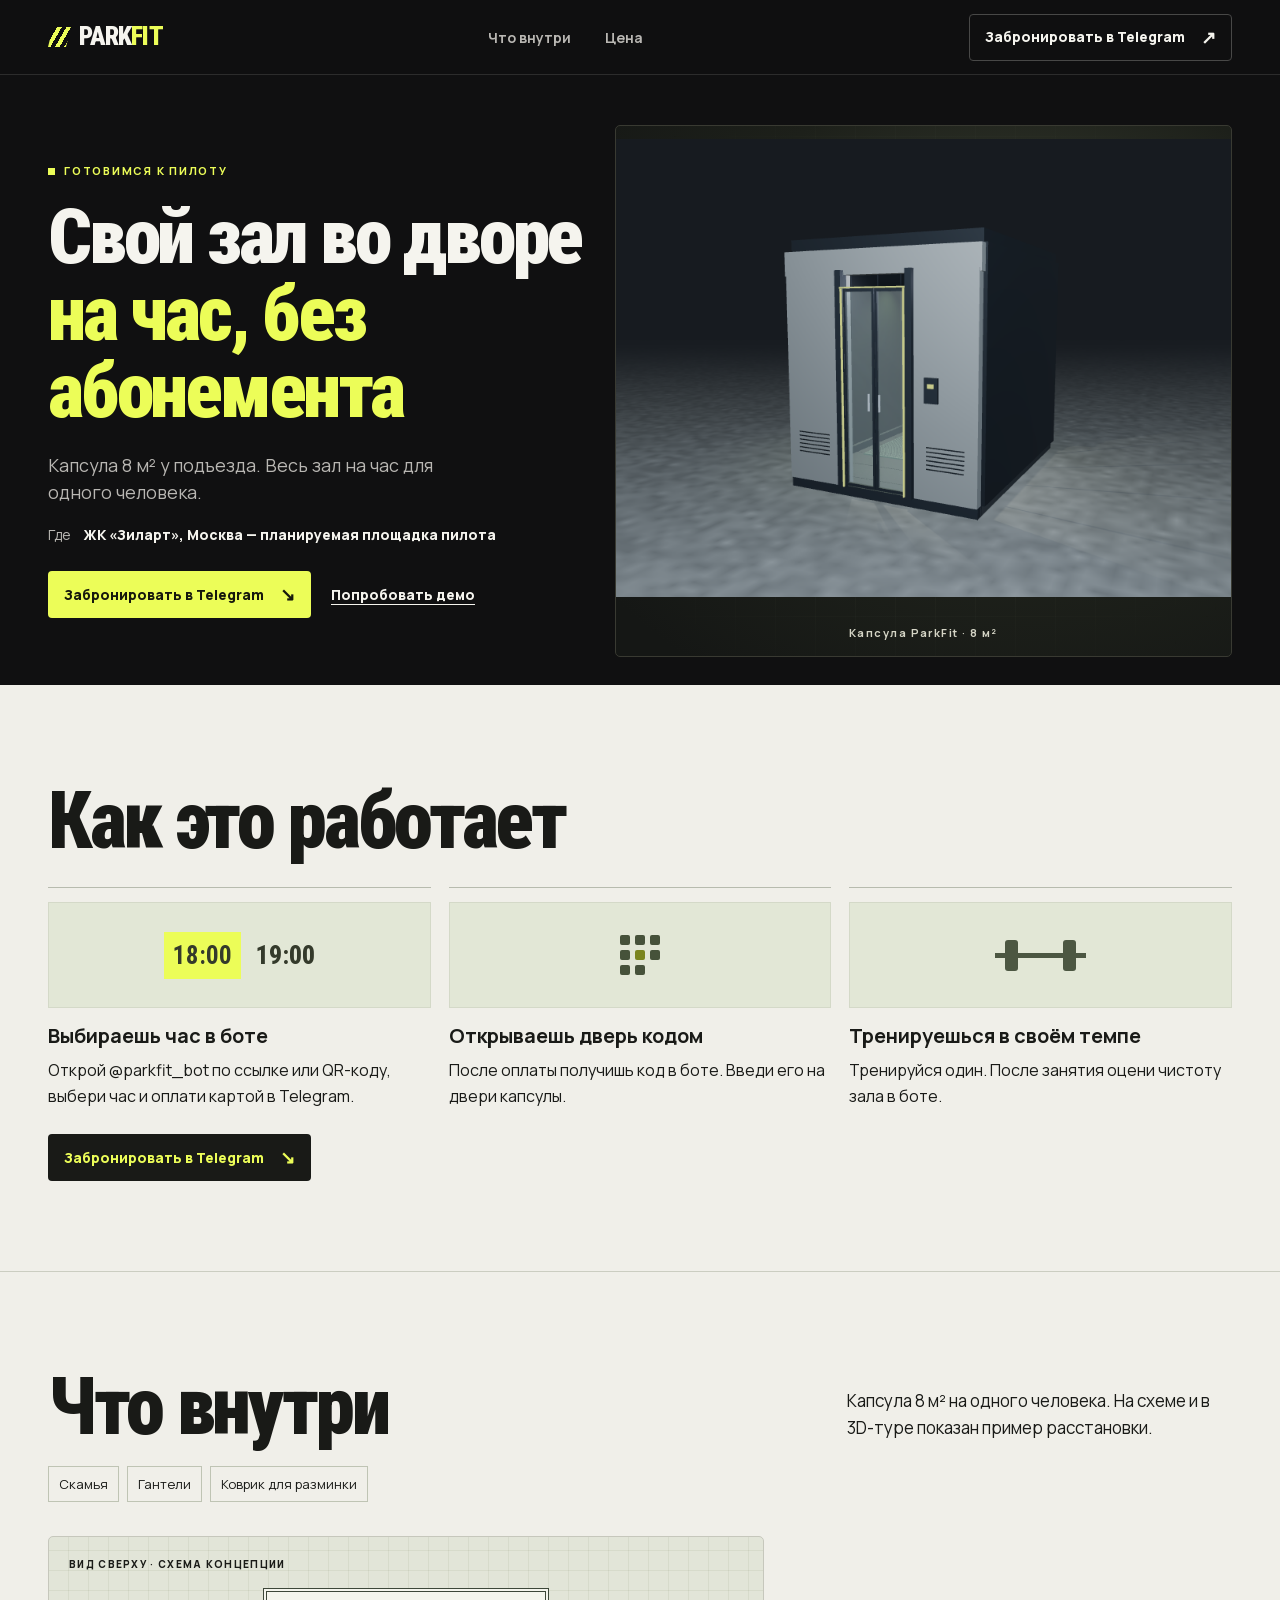
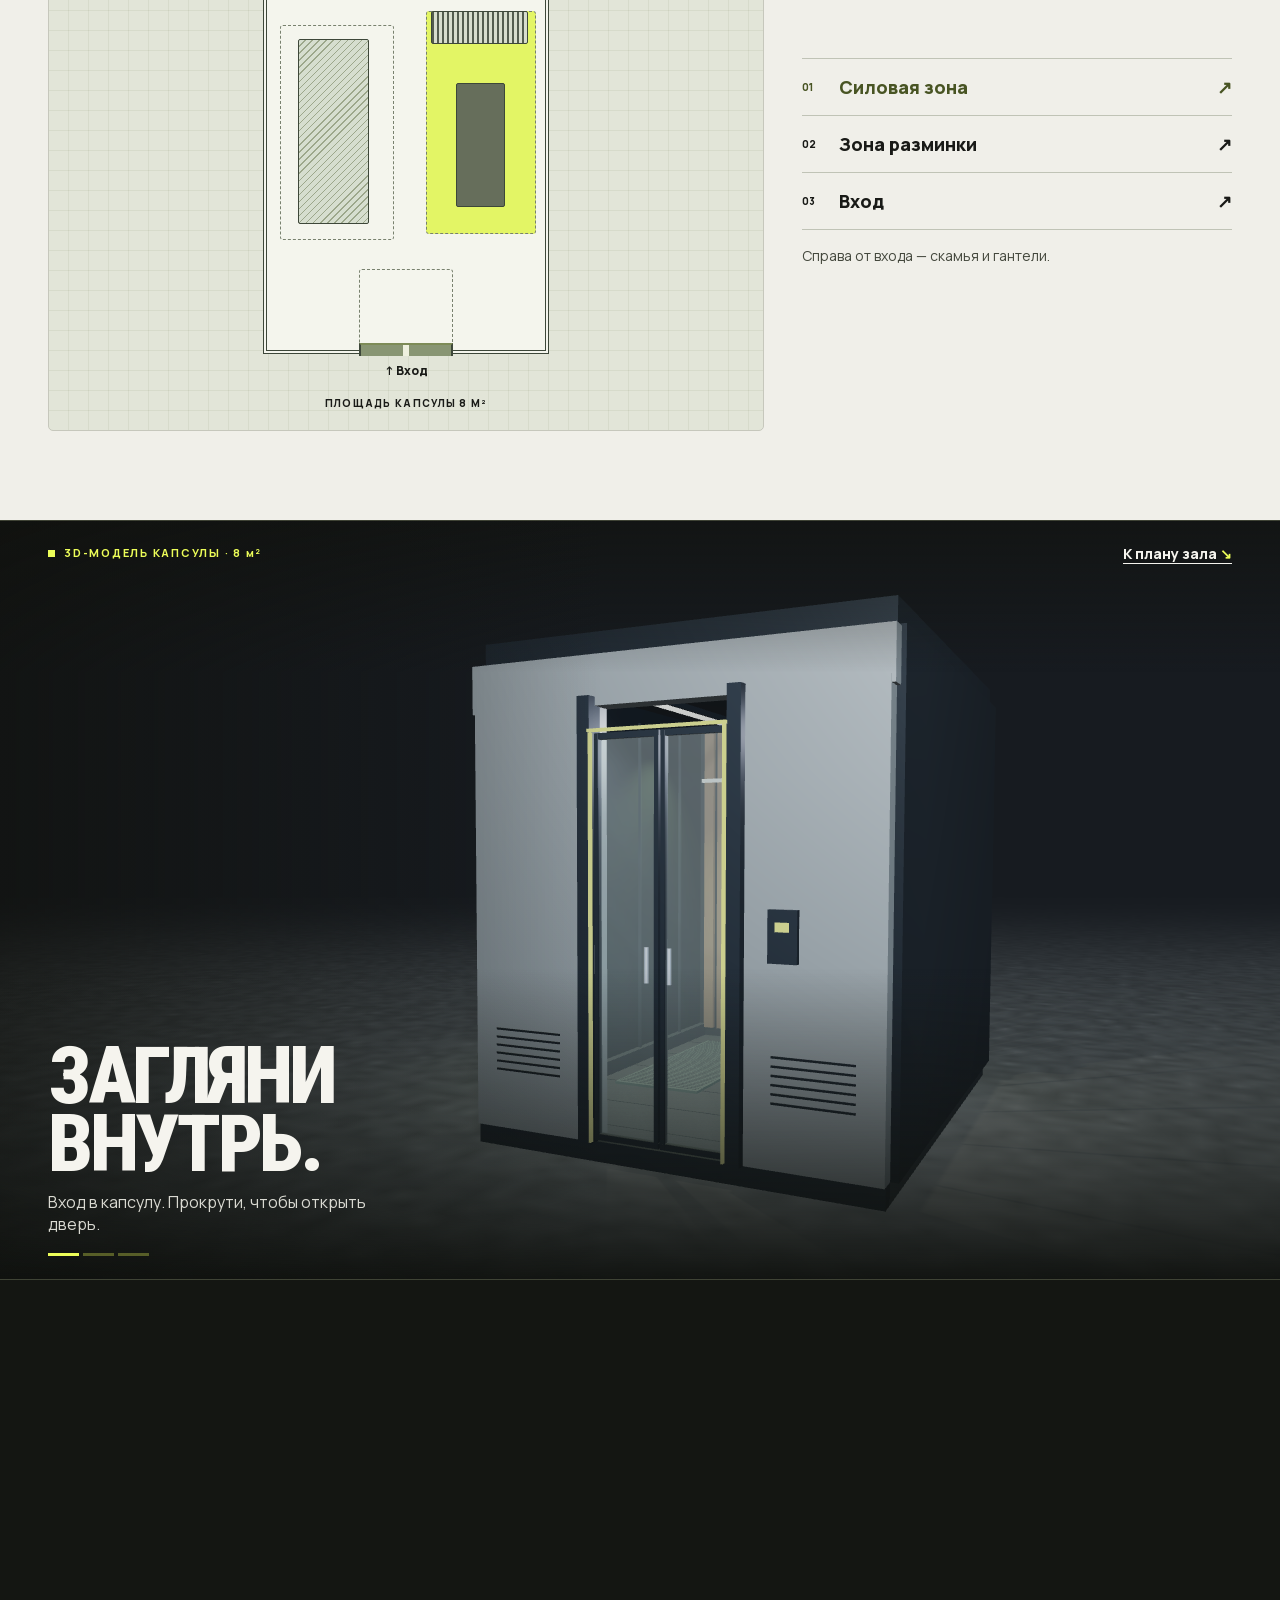
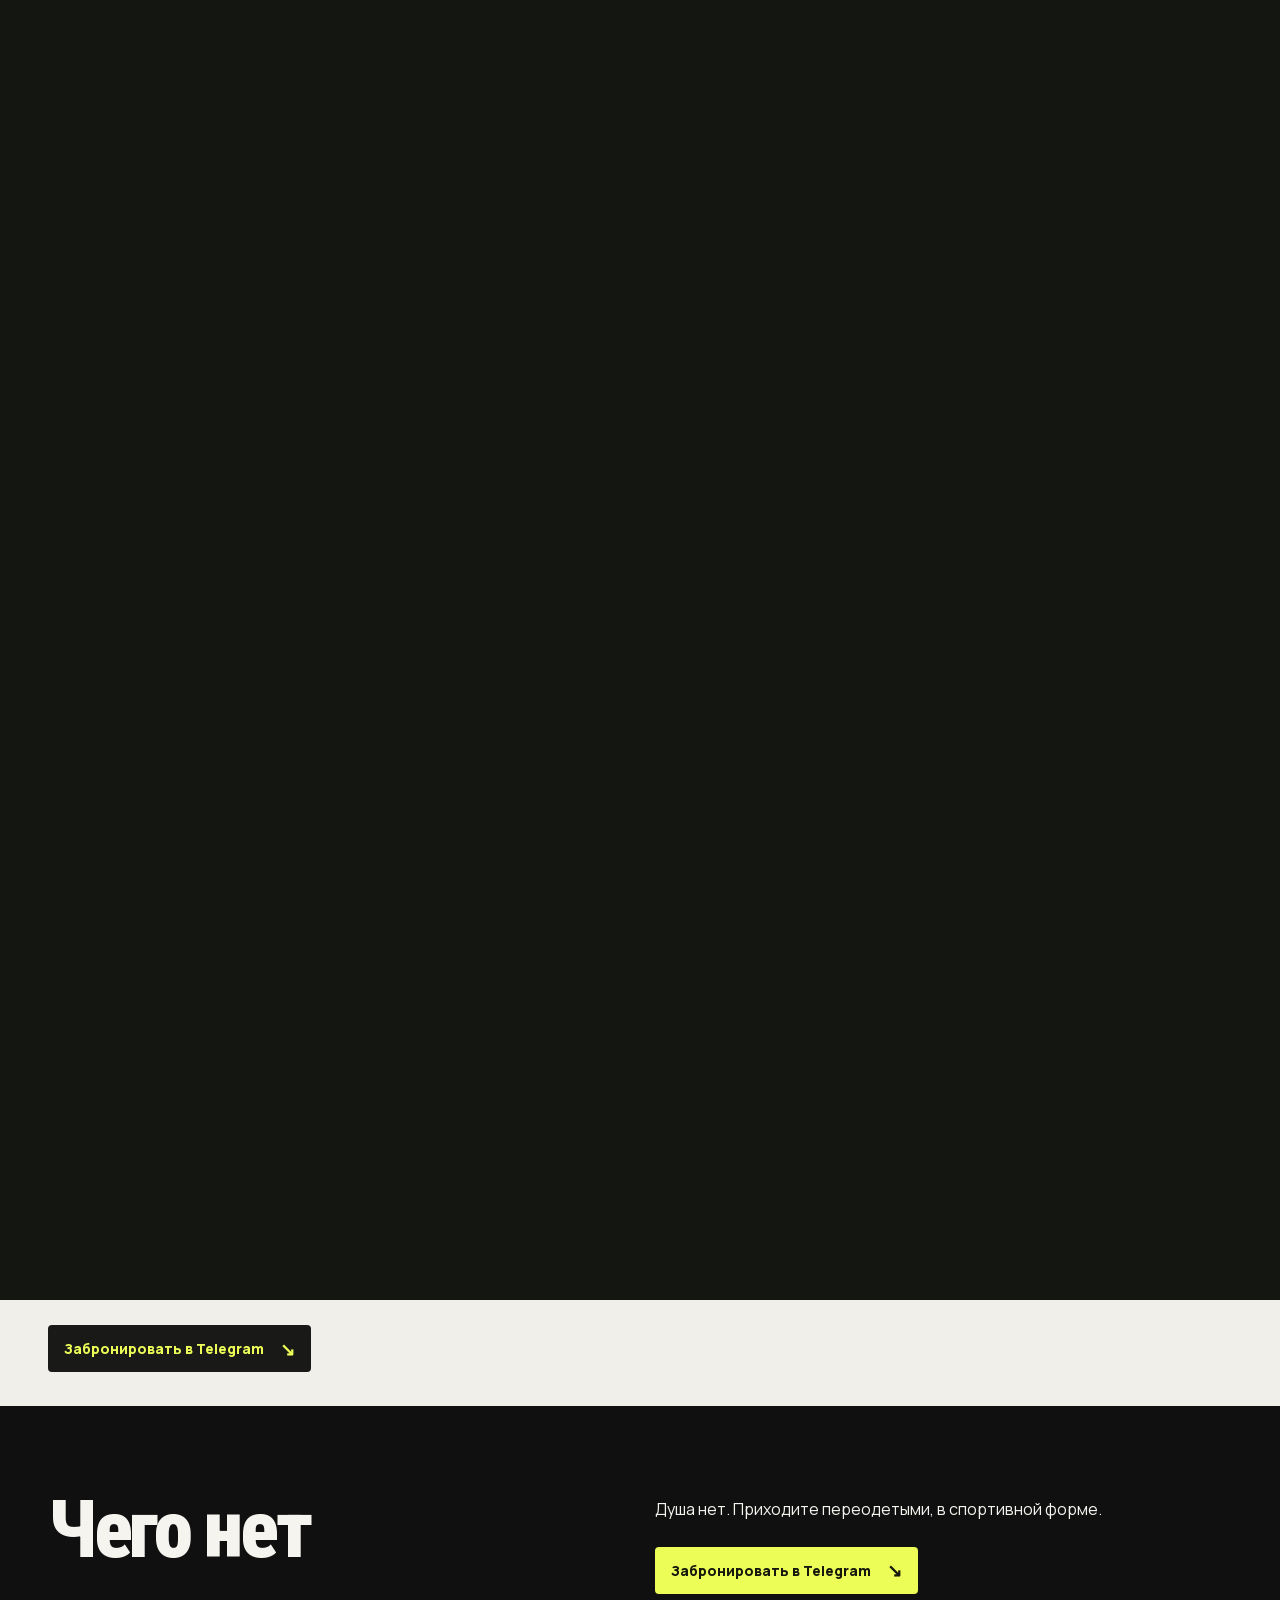
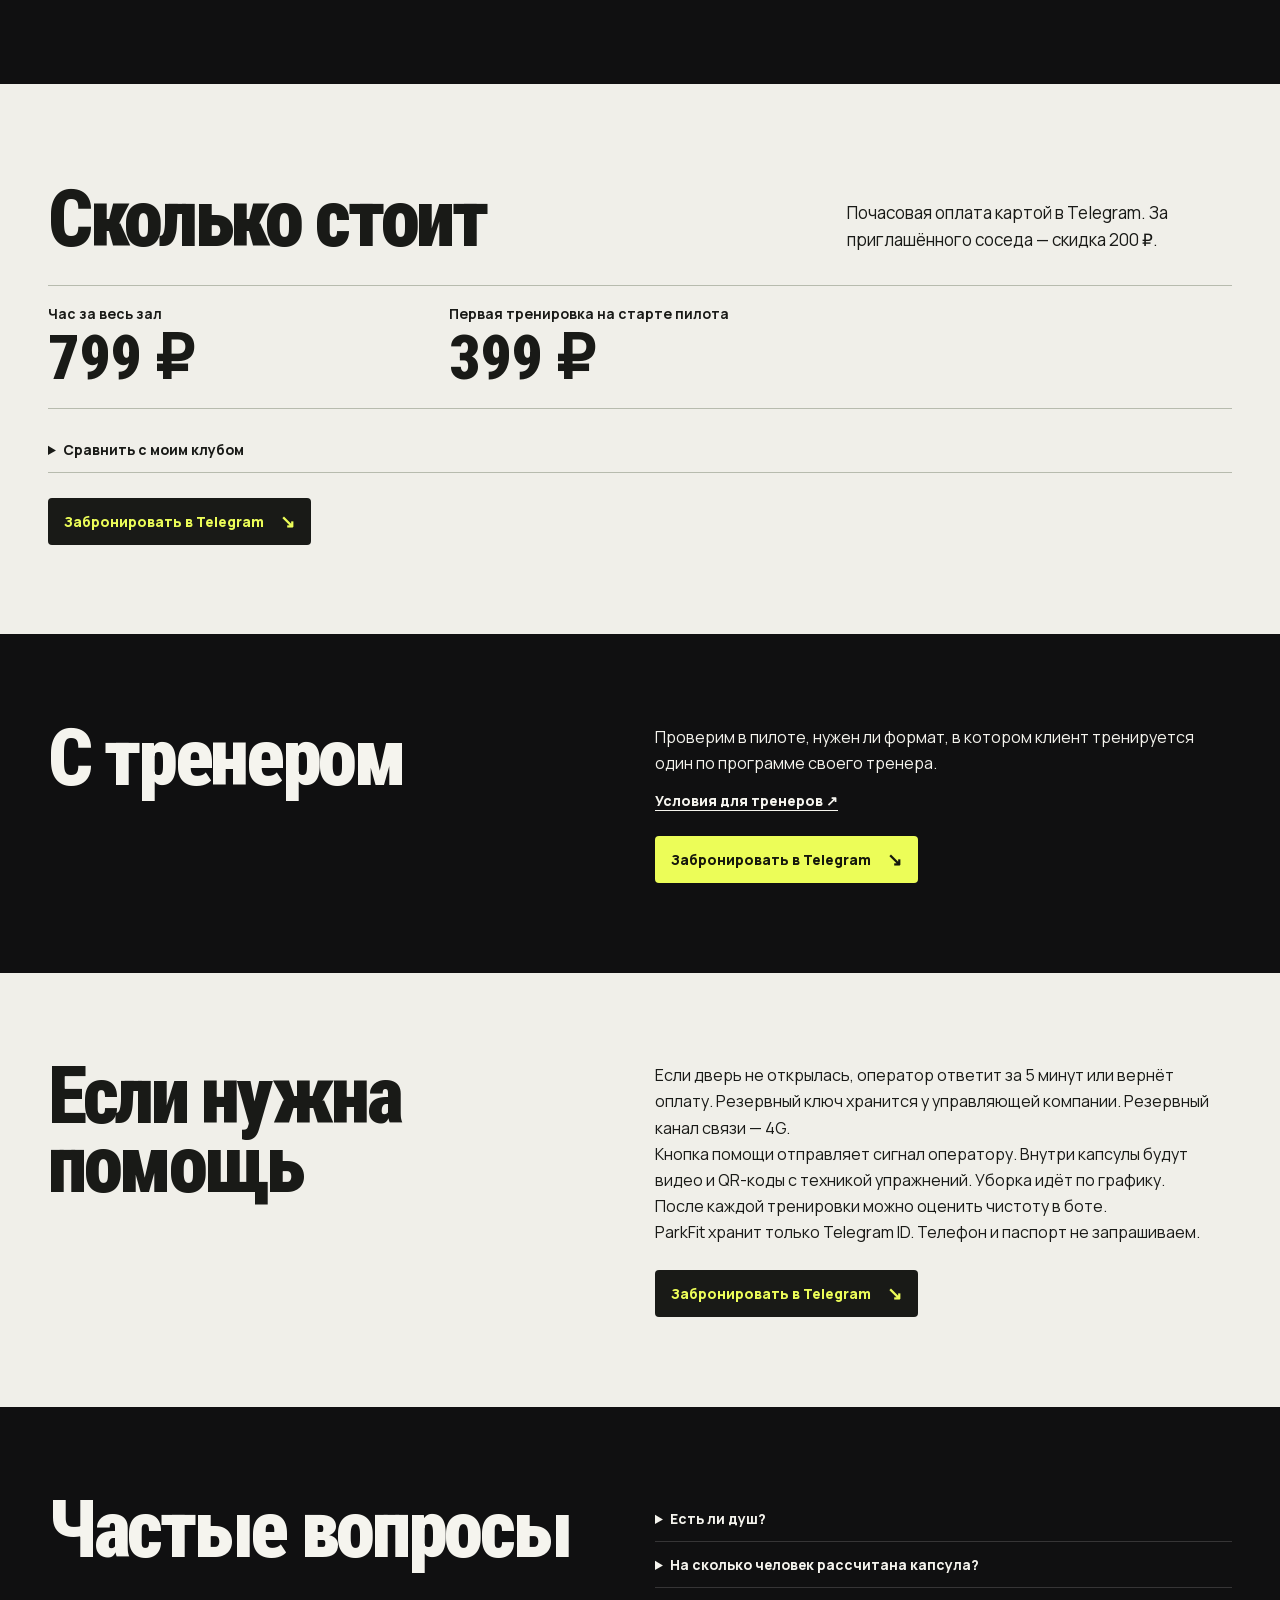
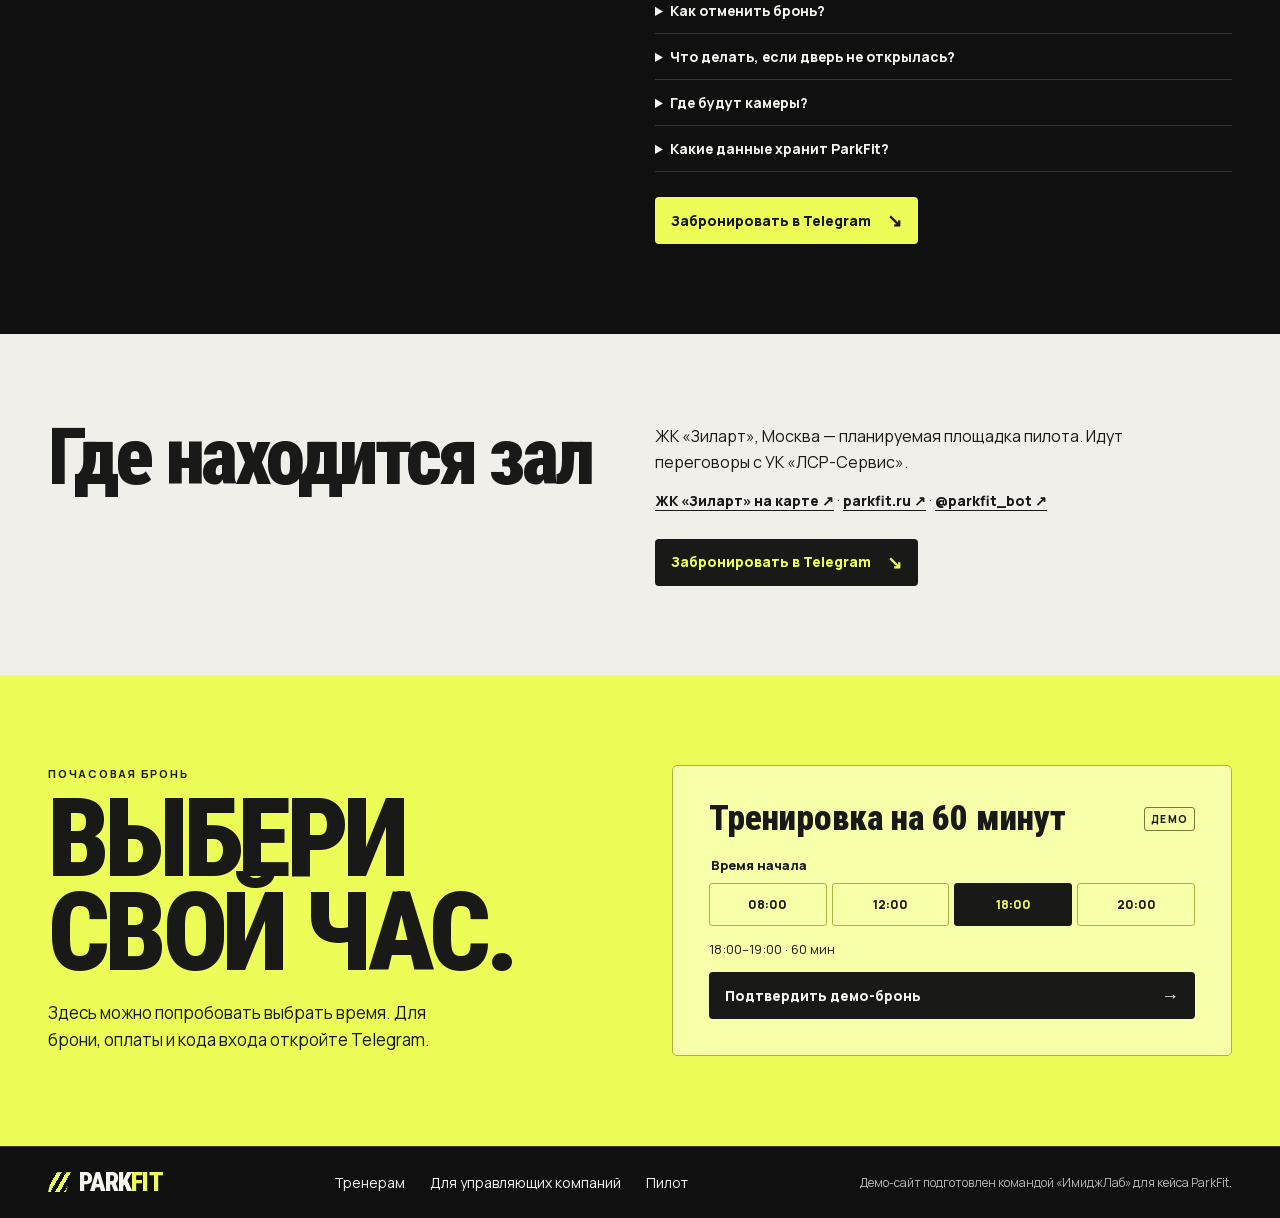
==== commit 7f737edb: "Adapt the landing page for the ParkFit pilot" ====
--- a/index.html
+++ b/index.html
@@ -4,8 +4,8 @@
   <meta charset="utf-8">
   <meta name="viewport" content="width=device-width, initial-scale=1">
   <meta name="theme-color" content="#101011">
-  <meta name="description" content="ИмиджЛаб — отдельный зал на час рядом с домом. Оборудование, условия посещения и демо бронирования.">
-  <title>ИмиджЛаб — зал на час</title>
+  <meta name="description" content="ParkFit — отдельный зал на час рядом с домом. Капсула 8 м² для одного человека. Планируемая площадка пилота — ЖК «Зиларт», Москва.">
+  <title>ParkFit — зал на час</title>
   <link rel="stylesheet" href="fonts.css">
   <link rel="stylesheet" href="style.css">
   <script src="room-layout.js" defer></script>
@@ -18,11 +18,11 @@
   <a class="skip" href="#main">К содержанию</a>
   <header class="nav">
     <div class="wrap nav-inner">
-      <a class="logo" href="#top" aria-label="ИмиджЛаб — начало"><i aria-hidden="true"></i>Имидж<span>Лаб</span></a>
+      <a class="logo" href="#top" aria-label="ParkFit — начало"><i aria-hidden="true"></i>Park<span>Fit</span></a>
       <nav aria-label="Разделы сайта">
         <a href="#format">Что внутри</a><a href="#price">Цена</a>
       </nav>
-      <a class="pill nav-cta" href="#booking">Забронировать час <span aria-hidden="true">↗</span></a>
+      <a class="pill nav-cta" data-booking-link href="https://t.me/parkfit_bot?start=site_nav">Забронировать в Telegram <span aria-hidden="true">↗</span></a>
     </div>
   </header>
 
@@ -30,29 +30,20 @@
     <section class="hero wrap" id="top" aria-labelledby="hero-title" data-pilot-section="hero">
       <div class="hero-copy">
         <p class="kicker"><span class="dot"></span> ГОТОВИМСЯ К ПИЛОТУ</p>
-        <h1 id="hero-title">Зал на час<br><em>рядом с домом</em></h1>
-        <p class="lead">Отдельный тренажёрный зал целиком в твоём распоряжении. Можно заниматься одному, вдвоём или со своим тренером.</p>
+        <h1 id="hero-title">Свой зал во дворе<br><em>на час, без абонемента</em></h1>
+        <p class="lead">Капсула 8 м² у подъезда. Весь зал на час для одного человека.</p>
         <dl class="hero-facts">
-          <div><dt>Где</dt><dd>Адрес первой точки объявим перед запуском</dd></div>
-          <div id="hero-price" hidden><dt>Ориентир за час</dt><dd data-price="hour"></dd></div>
+          <div><dt>Где</dt><dd>ЖК «Зиларт», Москва — планируемая площадка пилота</dd></div>
+          <div id="hero-price" hidden><dt>Цена</dt><dd><span data-price="hour">799 ₽</span> за час · первая тренировка <span data-price="intro">399 ₽</span></dd></div>
         </dl>
         <div class="hero-links">
-          <a class="pill primary" href="#booking">Забронировать час <span aria-hidden="true">↘</span></a>
-          <small>Сейчас доступно демо</small>
-        </div>
-      </div>
-      <figure class="rig" aria-label="Интерактивная модель штанги">
-        <div class="rig-top"><span><b aria-hidden="true"></b> ДЕМО ШТАНГИ</span><span class="rep"><output id="reps" aria-live="polite">00</output> ПОВТ.</span></div>
-        <canvas id="barbell" aria-hidden="true"></canvas>
-        <div class="rig-bottom">
-          <fieldset class="weights">
-            <legend>Демо-вес</legend>
-            <label><input type="radio" name="weight" value="20"><span>20 кг</span></label>
-            <label><input type="radio" name="weight" value="40" checked><span>40 кг</span></label>
-            <label><input type="radio" name="weight" value="60"><span>60 кг</span></label>
-          </fieldset>
-          <button class="pill lift" id="lift" type="button">Поднять <span aria-hidden="true">↑</span></button>
-        </div>
+          <a class="pill primary" data-booking-link href="https://t.me/parkfit_bot?start=site_hero">Забронировать в Telegram <span aria-hidden="true">↘</span></a>
+          <a class="quiet" href="#booking">Попробовать демо</a>
+        </div>
+      </div>
+      <figure class="rig capsule-preview">
+        <canvas id="capsule-preview" role="img" aria-label="Внешний вид капсулы ParkFit. Визуализация концепции."></canvas>
+        <figcaption class="rig-top">Капсула ParkFit · 8 м²</figcaption>
       </figure>
     </section>
 
@@ -60,11 +51,11 @@
       <div class="wrap section">
         <h2 id="how-title">Как это работает</h2>
         <ol class="steps">
-          <li><div class="step-visual step-calendar" aria-hidden="true"><b>18:00</b><span>19:00</span></div><h3>Выбираешь час</h3><p>Указываешь время начала. Зал целиком закрепляется за твоей бронью.</p></li>
-          <li><div class="step-visual step-keypad" aria-hidden="true"><i></i><i></i><i></i><i></i><i></i><i></i><i></i><i></i><i></i></div><h3>Открываешь дверь кодом</h3><p>По сценарию пилота код приходит после подтверждения брони и действует на время визита.</p></li>
-          <li><div class="step-visual step-weights" aria-hidden="true"><i></i></div><h3>Тренируешься в своём темпе</h3><p>Приходи один, вдвоём или со своим тренером.</p></li>
+          <li><div class="step-visual step-calendar" aria-hidden="true"><b>18:00</b><span>19:00</span></div><h3>Выбираешь час в боте</h3><p>Открой @parkfit_bot по ссылке или QR-коду, выбери час и оплати картой в Telegram.</p></li>
+          <li><div class="step-visual step-keypad" aria-hidden="true"><i></i><i></i><i></i><i></i><i></i><i></i><i></i><i></i></div><h3>Открываешь дверь кодом</h3><p>После оплаты получишь код в боте. Введи его на двери капсулы.</p></li>
+          <li><div class="step-visual step-weights" aria-hidden="true"><i></i></div><h3>Тренируешься в своём темпе</h3><p>Тренируйся один. После занятия оцени чистоту зала в боте.</p></li>
         </ol>
-        <div class="block-action"><a class="pill primary" href="#booking">Забронировать час <span aria-hidden="true">↘</span></a></div>
+        <div class="block-action"><a class="pill primary" data-booking-link href="https://t.me/parkfit_bot?start=site_how">Забронировать в Telegram <span aria-hidden="true">↘</span></a></div>
       </div>
     </section>
 
@@ -72,35 +63,32 @@
       <div class="wrap section">
         <div class="format-heading">
           <div><h2 id="format-title">Что внутри</h2></div>
-          <p>Капсула площадью около 25 м². На схеме — планируемое оборудование и расстановка.</p>
+          <p>Капсула 8 м² на одного человека. На схеме и в 3D-туре показан пример расстановки.</p>
         </div>
         <ul class="equipment-list" aria-label="Планируемое оборудование">
-          <li>Блочный тренажёр для тяг</li><li>Стойка со штангой и скамья</li><li>Стойка с гантелями</li><li>Велотренажёр</li><li>Коврик для разминки</li>
+          <li>Скамья</li><li>Гантели</li><li>Коврик для разминки</li>
         </ul>
         <div class="layout" id="plan">
           <div class="blueprint" aria-label="Условный план капсулы">
             <p class="plan-label">ВИД СВЕРХУ · СХЕМА КОНЦЕПЦИИ</p>
-            <div class="room" role="img" aria-label="Вход по центру нижней стены. Если смотреть от входа, блочный тренажёр, стойка, скамья и гантели справа, велотренажёр и коврик слева.">
+            <div class="room" role="img" aria-label="Вход по центру нижней стены. Если смотреть от входа, скамья и гантели справа, коврик слева.">
               <div class="zone zone-strength"></div>
               <div class="zone zone-floor"></div>
               <div class="zone zone-entry"></div>
-              <div class="fixture rack"></div>
               <div class="fixture bench"></div>
               <div class="fixture dumbbells"></div>
               <div class="fixture mat"></div>
-              <div class="fixture cable" title="Блочный тренажёр"></div>
-              <div class="fixture bike" title="Велотренажёр"></div>
               <div class="door"></div>
             </div>
             <p class="plan-entry">↑ Вход</p>
-            <div class="plan-size">площадь модуля ≈ 25 м²</div>
+            <div class="plan-size">площадь капсулы 8 м²</div>
           </div>
 
           <div class="zones" aria-label="Зоны капсулы">
             <button class="zone-button" type="button" data-zone="strength" aria-pressed="true"><span class="zone-index">01</span>Силовая зона<span aria-hidden="true">↗</span></button>
-            <button class="zone-button" type="button" data-zone="floor" aria-pressed="false"><span class="zone-index">02</span>Кардио и разминка<span aria-hidden="true">↗</span></button>
+            <button class="zone-button" type="button" data-zone="floor" aria-pressed="false"><span class="zone-index">02</span>Зона разминки<span aria-hidden="true">↗</span></button>
             <button class="zone-button" type="button" data-zone="entry" aria-pressed="false"><span class="zone-index">03</span>Вход<span aria-hidden="true">↗</span></button>
-            <p id="zone-copy" aria-live="polite">Справа от входа — блочный тренажёр, стойка со скамьёй и гантели.</p>
+            <p id="zone-copy" aria-live="polite">Справа от входа — скамья и гантели.</p>
           </div>
         </div>
       </div>
@@ -110,35 +98,33 @@
         <div class="tour-shade" aria-hidden="true"></div>
         <div class="wrap tour-overlay">
           <div class="tour-top">
-            <p class="kicker"><span class="dot"></span> 3D-МОДЕЛЬ КОНЦЕПЦИИ</p>
+            <p class="kicker"><span class="dot"></span> 3D-МОДЕЛЬ КАПСУЛЫ · 8 м²</p>
             <a class="quiet" href="#plan">К плану зала <span aria-hidden="true">↘</span></a>
           </div>
           <div class="tour-bottom">
             <h2 id="tour-title">ЗАГЛЯНИ<br>ВНУТРЬ.</h2>
             <p class="tour-caption">Отдельный вход. Весь зал на время твоей брони.</p>
-            <div class="tour-track" aria-hidden="true"><i></i><i></i><i></i><i></i></div>
-          </div>
-        </div>
-      </div>
-    </section>
-
-      <div class="wrap inside-action"><div class="block-action"><a class="pill primary" href="#booking">Забронировать час <span aria-hidden="true">↘</span></a></div></div>
+            <div class="tour-track" aria-hidden="true"><i></i><i></i><i></i></div>
+          </div>
+        </div>
+      </div>
+    </section>
+
+      <div class="wrap inside-action"><div class="block-action"><a class="pill primary" data-booking-link href="https://t.me/parkfit_bot?start=site_inside">Забронировать в Telegram <span aria-hidden="true">↘</span></a></div></div>
     </section>
 
     <section class="wrap section feature-row" id="limits" aria-labelledby="limits-title" data-pilot-section="limits">
       <h2 id="limits-title">Чего нет</h2>
-      <div><p class="section-copy">Душа нет. По плану зона для переодевания компактная — удобнее прийти в спортивной форме.</p><div class="block-action"><a class="pill primary" href="#booking">Забронировать час <span aria-hidden="true">↘</span></a></div></div>
+      <div><p class="section-copy">Душа нет. Приходите переодетыми, в спортивной форме.</p><div class="block-action"><a class="pill primary" data-booking-link href="https://t.me/parkfit_bot?start=site_limits">Забронировать в Telegram <span aria-hidden="true">↘</span></a></div></div>
     </section>
 
     <section class="light" id="price" aria-labelledby="price-title" data-pilot-section="price">
       <div class="wrap section">
-        <div class="format-heading"><h2 id="price-title">Сколько стоит</h2><p>Расчёт по ориентиру для пилота. Тариф, условия пакета и доплаты объявим перед запуском.</p></div>
+        <div class="format-heading"><h2 id="price-title">Сколько стоит</h2><p>Почасовая оплата картой в Telegram. За приглашённого соседа — скидка 200 ₽.</p></div>
         <dl class="price-grid">
-          <div><dt>Час за весь зал</dt><dd data-price="hour">—</dd></div>
-          <div><dt>Вдвоём, с человека</dt><dd data-price="split">—</dd></div>
-          <div><dt>4 визита в месяц</dt><dd data-price="monthly">—</dd></div>
+          <div><dt>Час за весь зал</dt><dd data-price="hour">799 ₽</dd></div>
+          <div><dt>Первая тренировка на старте пилота</dt><dd data-price="intro">399 ₽</dd></div>
         </dl>
-        <p class="section-copy price-note">Четыре визита посчитаны по цене часа. Пакет из 4 часов рассматриваем отдельно, его цена пока открыта.</p>
         <details class="price-compare">
           <summary>Сравнить с моим клубом</summary>
           <div class="compare-inputs">
@@ -148,46 +134,48 @@
           </div>
           <p id="club-comparison" aria-live="polite">Укажи стоимость абонемента для расчёта на четыре визита.</p>
         </details>
-        <div class="block-action"><a class="pill primary" href="#booking">Забронировать час <span aria-hidden="true">↘</span></a></div>
+        <div class="block-action"><a class="pill primary" data-booking-link href="https://t.me/parkfit_bot?start=site_price">Забронировать в Telegram <span aria-hidden="true">↘</span></a></div>
       </div>
     </section>
 
     <section class="wrap section feature-row" id="coach" aria-labelledby="coach-title" data-pilot-section="coach">
       <h2 id="coach-title">С тренером</h2>
-      <div><p class="section-copy">В пилоте можно прийти со своим тренером. Согласуйте время заранее: на выбранный час зал будет в вашем распоряжении.</p>
-        <a class="quiet detail-link" href="trainers.html">Условия для тренеров ↗</a><div class="block-action"><a class="pill primary" href="#booking">Забронировать час <span aria-hidden="true">↘</span></a></div></div>
+      <div><p class="section-copy">Проверим в пилоте, нужен ли формат, в котором клиент тренируется один по программе своего тренера.</p>
+        <a class="quiet detail-link" href="trainers.html">Условия для тренеров ↗</a><div class="block-action"><a class="pill primary" data-booking-link href="https://t.me/parkfit_bot?start=site_coach">Забронировать в Telegram <span aria-hidden="true">↘</span></a></div></div>
     </section>
 
     <section class="light" id="help" aria-labelledby="help-title" data-pilot-section="help">
       <div class="wrap section feature-row">
         <h2 id="help-title">Если нужна помощь</h2>
-        <div><p class="section-copy">По плану в зале будет кнопка вызова помощи. В пилоте проверим, успевает ли поддержка ответить за 5 минут. Если дверь не открылась и оплаченный визит сорвался, предусмотрен возврат.</p><div class="block-action"><a class="pill primary" href="#booking">Забронировать час <span aria-hidden="true">↘</span></a></div></div>
+        <div><p class="section-copy">Если дверь не открылась, оператор ответит за 5 минут или вернёт оплату. Резервный ключ хранится у управляющей компании. Резервный канал связи — 4G.</p>
+          <p class="section-copy">Кнопка помощи отправляет сигнал оператору. Внутри капсулы будут видео и QR-коды с техникой упражнений. Уборка идёт по графику. После каждой тренировки можно оценить чистоту в боте.</p>
+          <p class="section-copy">ParkFit хранит только Telegram ID. Телефон и паспорт не запрашиваем.</p><div class="block-action"><a class="pill primary" data-booking-link href="https://t.me/parkfit_bot?start=site_help">Забронировать в Telegram <span aria-hidden="true">↘</span></a></div></div>
       </div>
     </section>
 
     <section class="wrap section feature-row" id="faq" aria-labelledby="faq-title" data-pilot-section="faq">
       <h2 id="faq-title">Частые вопросы</h2>
       <div class="faq-list">
-        <details><summary>Есть ли душ?</summary><p>Душа в капсуле нет. Удобнее прийти в спортивной форме.</p></details>
-        <details><summary>Можно ли прийти вдвоём?</summary><p>Да, такой визит предусмотрен. Ориентир на человека при равной оплате — <span data-price="split">—</span> за час.</p></details>
-        <details><summary>Можно ли прийти с ребёнком?</summary><p>Условия для детей и возрастные ограничения объявим перед открытием.</p></details>
-        <details><summary>Как отменить бронь?</summary><p>Сроки отмены и правила возврата будут видны перед оплатой.</p></details>
-        <details><summary>Что если я опоздаю?</summary><p>Бронь рассчитана на выбранный интервал. Точные правила для опозданий опубликуем до запуска.</p></details>
-        <details><summary>Где будут камеры?</summary><p>По плану камеры будут только снаружи. Правила опубликуем до открытия.</p></details>
-        <div class="block-action"><a class="pill primary" href="#booking">Забронировать час <span aria-hidden="true">↘</span></a></div>
+        <details><summary>Есть ли душ?</summary><p>Душа нет. Приходите переодетыми.</p></details>
+        <details><summary>На сколько человек рассчитана капсула?</summary><p>В капсуле занимается один человек.</p></details>
+        <details><summary>Как отменить бронь?</summary><p>Правила отмены пока уточняются. Вопрос о брони можно задать в боте.</p></details>
+        <details><summary>Что делать, если дверь не открылась?</summary><p>Напишите в бот. Оператор ответит за 5 минут или вернёт оплату. Резервный ключ есть у управляющей компании.</p></details>
+        <details><summary>Где будут камеры?</summary><p>Только снаружи капсулы.</p></details>
+        <details><summary>Какие данные хранит ParkFit?</summary><p>Только Telegram ID. Телефон и паспорт не запрашиваем.</p></details>
+        <div class="block-action"><a class="pill primary" data-booking-link href="https://t.me/parkfit_bot?start=site_faq">Забронировать в Telegram <span aria-hidden="true">↘</span></a></div>
       </div>
     </section>
 
     <section class="light" id="location" aria-labelledby="location-title" data-pilot-section="location">
       <div class="wrap section feature-row">
         <h2 id="location-title">Где находится зал</h2>
-        <div><p class="section-copy">Адрес первой точки ещё не объявлен. После выбора площадки здесь появятся карта, ориентир для входа, часы работы и Telegram для связи.</p><div class="block-action"><a class="pill primary" href="#booking">Забронировать час <span aria-hidden="true">↘</span></a></div></div>
+        <div><p class="section-copy">ЖК «Зиларт», Москва — планируемая площадка пилота. Идут переговоры с УК «ЛСР-Сервис».</p><p class="section-copy"><a class="quiet detail-link" href="https://yandex.ru/maps/?text=ЖК%20Зиларт%2C%20Москва">ЖК «Зиларт» на карте ↗</a> · <a class="quiet detail-link" href="https://parkfit.ru/">parkfit.ru ↗</a> · <a class="quiet detail-link" href="https://t.me/parkfit_bot?start=site_location">@parkfit_bot ↗</a></p><div class="block-action"><a class="pill primary" data-booking-link href="https://t.me/parkfit_bot?start=site_location">Забронировать в Telegram <span aria-hidden="true">↘</span></a></div></div>
       </div>
     </section>
 
     <section class="booking" id="booking" data-pilot-section="booking" aria-labelledby="booking-title">
       <div class="wrap section booking-grid">
-        <div><p class="kicker">ПОЧАСОВАЯ БРОНЬ</p><h2 id="booking-title">ВЫБЕРИ<br>СВОЙ ЧАС.</h2><p class="booking-lead">Пока пилот готовится, здесь можно попробовать выбрать время. Оплата и реальная бронь появятся после запуска.</p></div>
+        <div><p class="kicker">ПОЧАСОВАЯ БРОНЬ</p><h2 id="booking-title">ВЫБЕРИ<br>СВОЙ ЧАС.</h2><p class="booking-lead">Здесь можно попробовать выбрать время. Для брони, оплаты и кода входа откройте Telegram.</p></div>
         <form class="scheduler" id="scheduler">
           <div class="schedule-head"><h3>Тренировка на 60 минут</h3><span>ДЕМО</span></div>
           <fieldset>
@@ -207,7 +195,7 @@
 
   </main>
 
-  <footer id="pilot"><div class="wrap footer-inner"><a class="logo" href="#top"><i aria-hidden="true"></i>Имидж<span>Лаб</span></a><div class="footer-links"><a href="trainers.html">Тренерам</a><a href="venues.html">Площадкам</a><a href="pilot.html">Пилот</a></div></div></footer>
+  <footer id="pilot"><div class="wrap footer-inner"><a class="logo" href="#top"><i aria-hidden="true"></i>Park<span>Fit</span></a><div class="footer-links"><a href="trainers.html">Тренерам</a><a href="venues.html">Для управляющих компаний</a><a href="pilot.html">Пилот</a></div><p>Демо-сайт подготовлен командой «ИмиджЛаб» для кейса ParkFit.</p></div></footer>
 
   <dialog id="confirmation" aria-labelledby="confirmation-title">
     <form method="dialog">
@@ -215,7 +203,8 @@
       <h2 id="confirmation-title">Демо завершено</h2>
       <p id="confirmed"></p>
       <p>Деньги не списаны. Этот интервал не зарезервирован.</p>
-      <button class="pill primary">Готово <span aria-hidden="true">↵</span></button>
+      <p><a class="pill primary" data-booking-link href="https://t.me/parkfit_bot?start=site_demo">Забронировать в Telegram <span aria-hidden="true">↗</span></a></p>
+      <button class="pill nav-cta">Готово</button>
     </form>
   </dialog>
 </body>
--- a/style.css
+++ b/style.css
@@ -307,3 +307,7 @@
 .compare-inputs { display: grid; grid-template-columns: repeat(auto-fit, minmax(min(100%, 185px),1fr)); gap: 12px; }
 .compare-inputs label { display: grid; align-content: end; gap: 6px; font-size: 13px; font-weight: 700; }
 .compare-inputs input { width: 100%; min-height: 39px; padding: 6px 9px; border: 1px solid #b7bbae; background: #fcfcf6; color: var(--dark); border-radius: 3px; }
+
+.capsule-preview { grid-template-rows: minmax(0, 1fr) auto; }
+.capsule-preview canvas { display: block; width: 100%; height: 100%; min-height: 0; object-fit: contain; }
+.capsule-preview .rig-top { justify-content: center; }
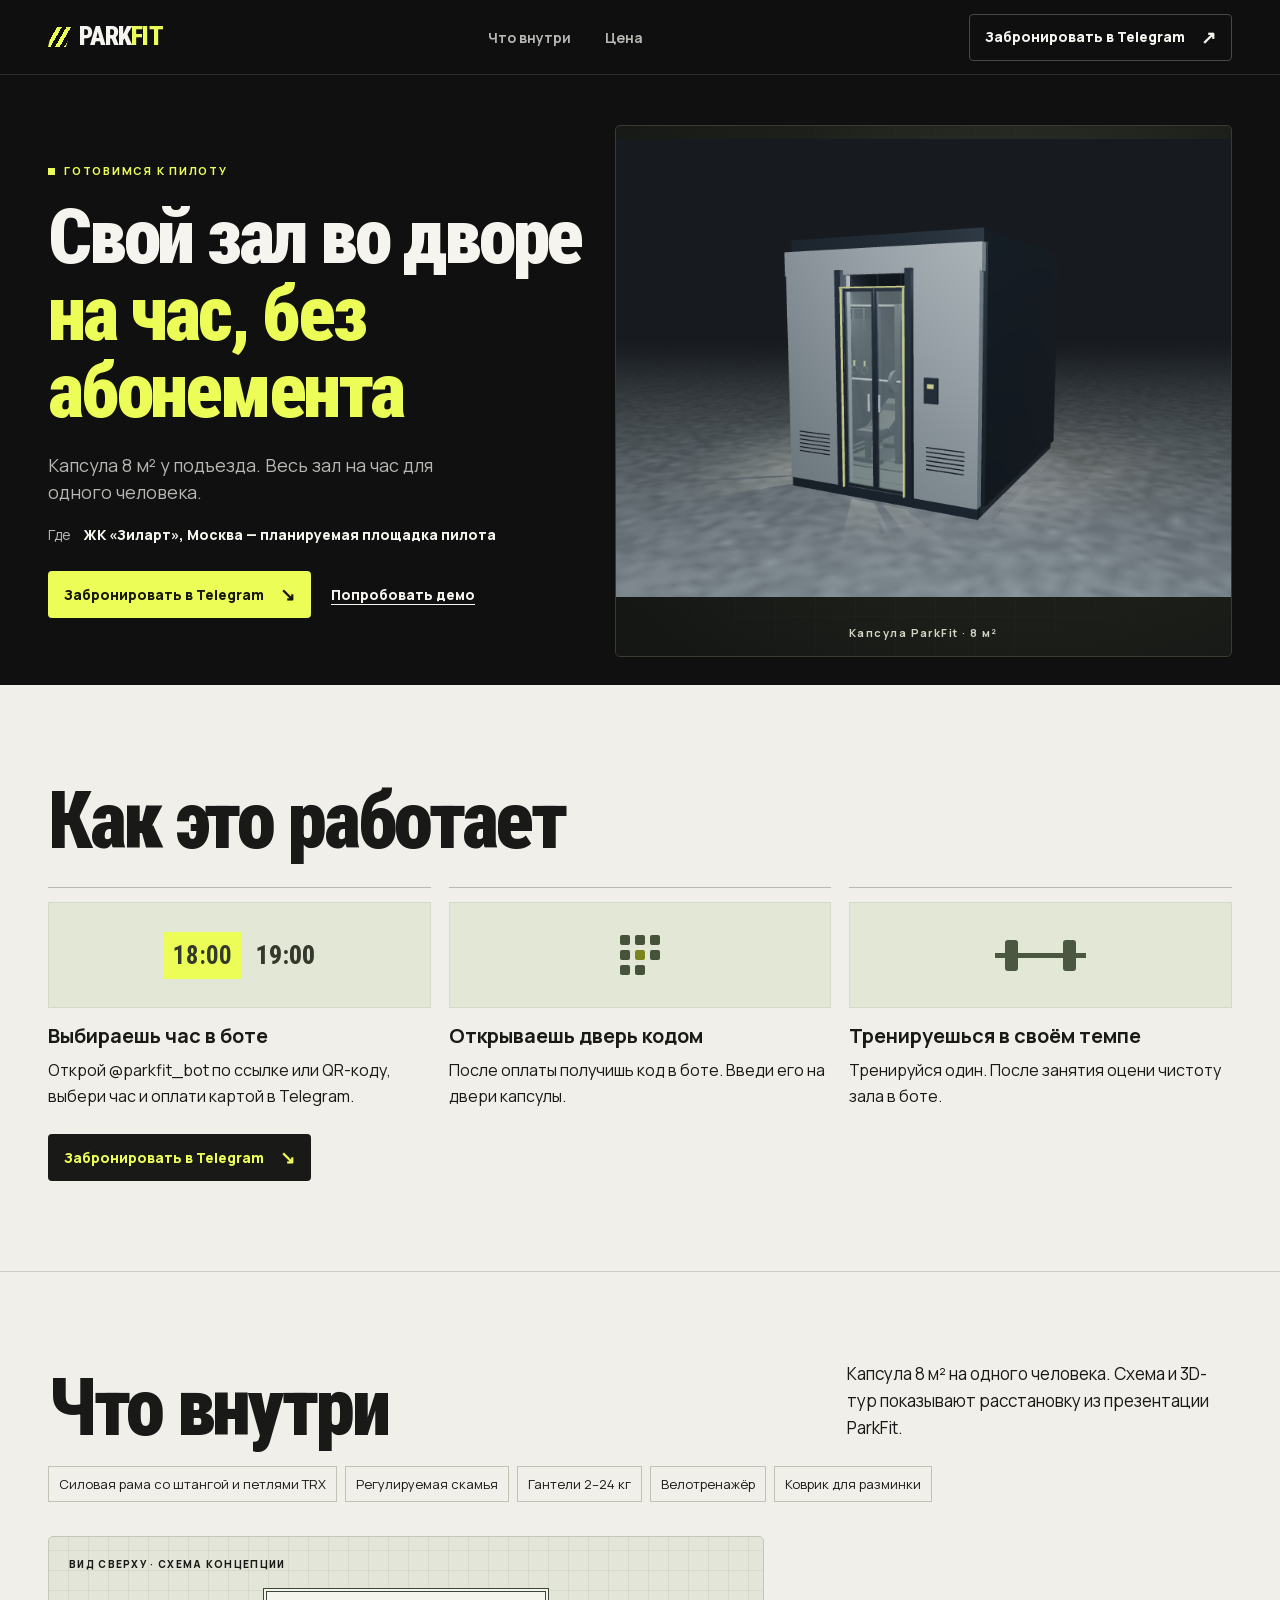
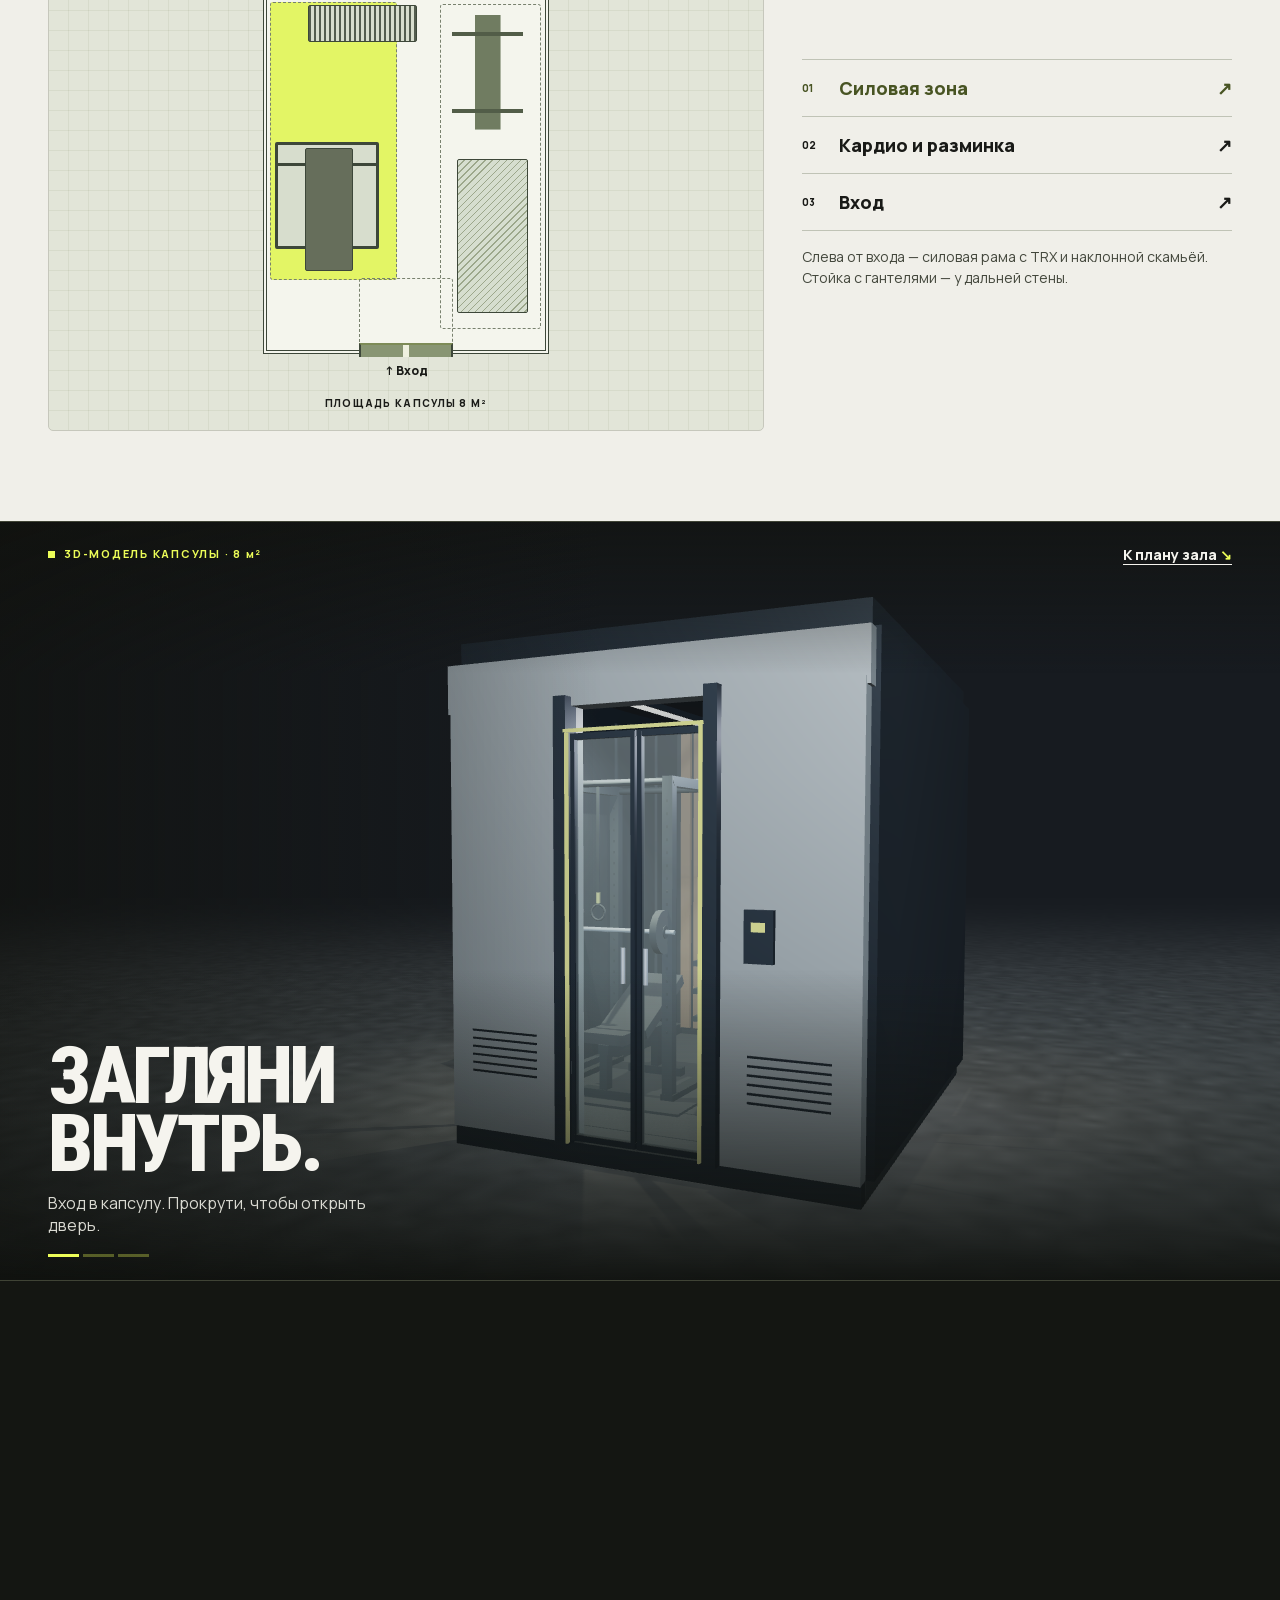
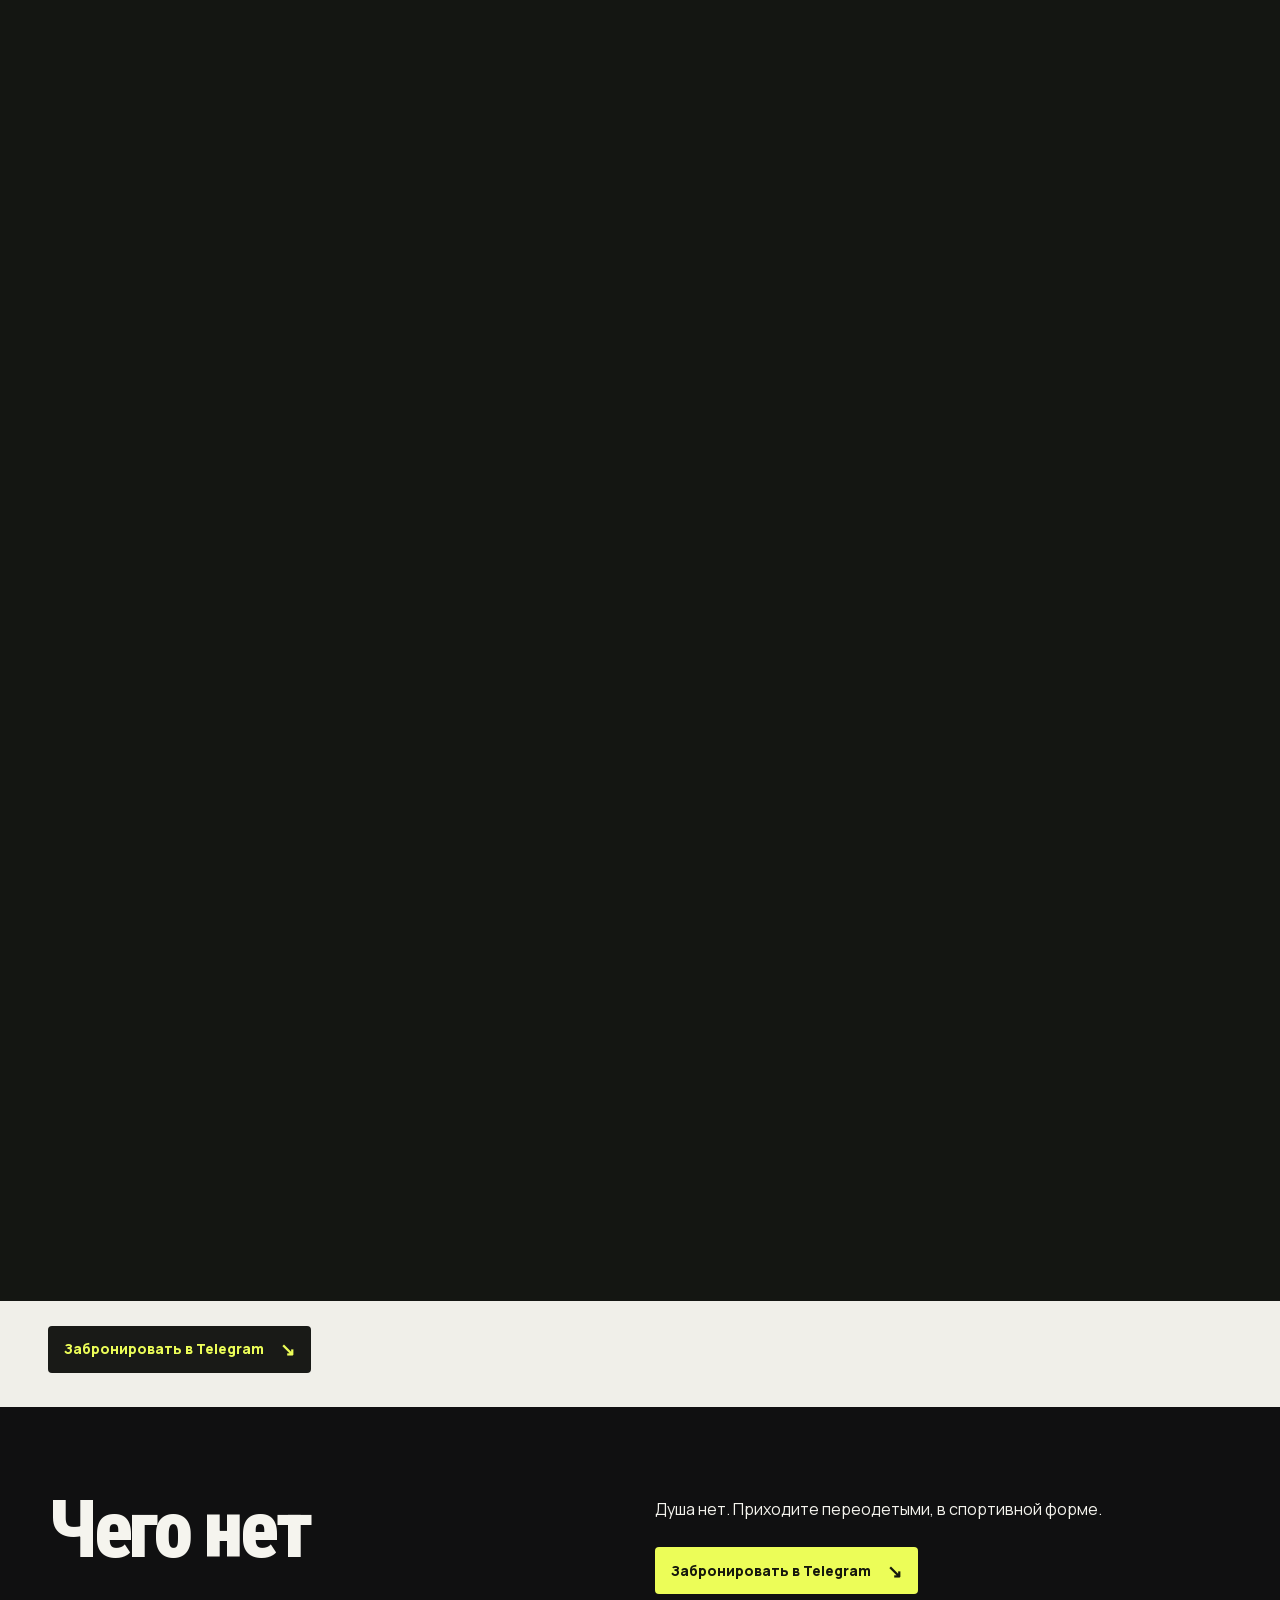
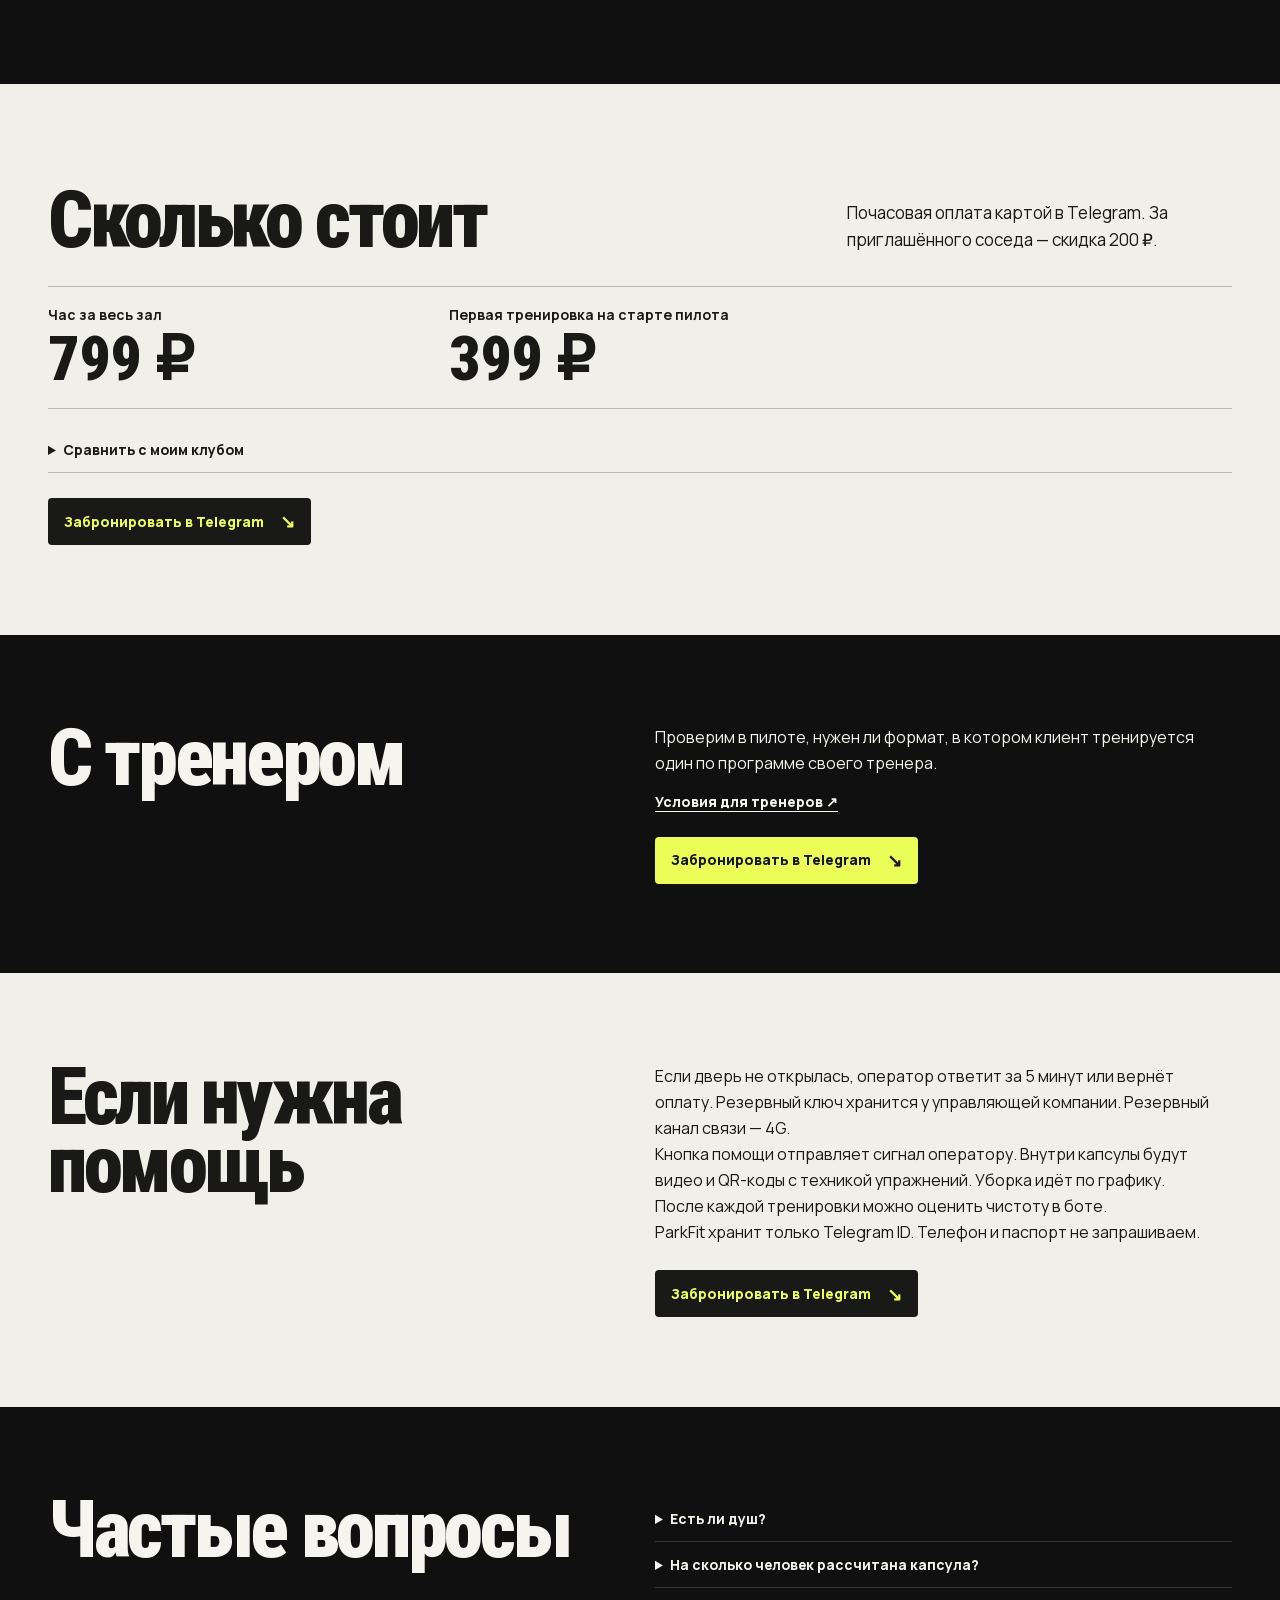
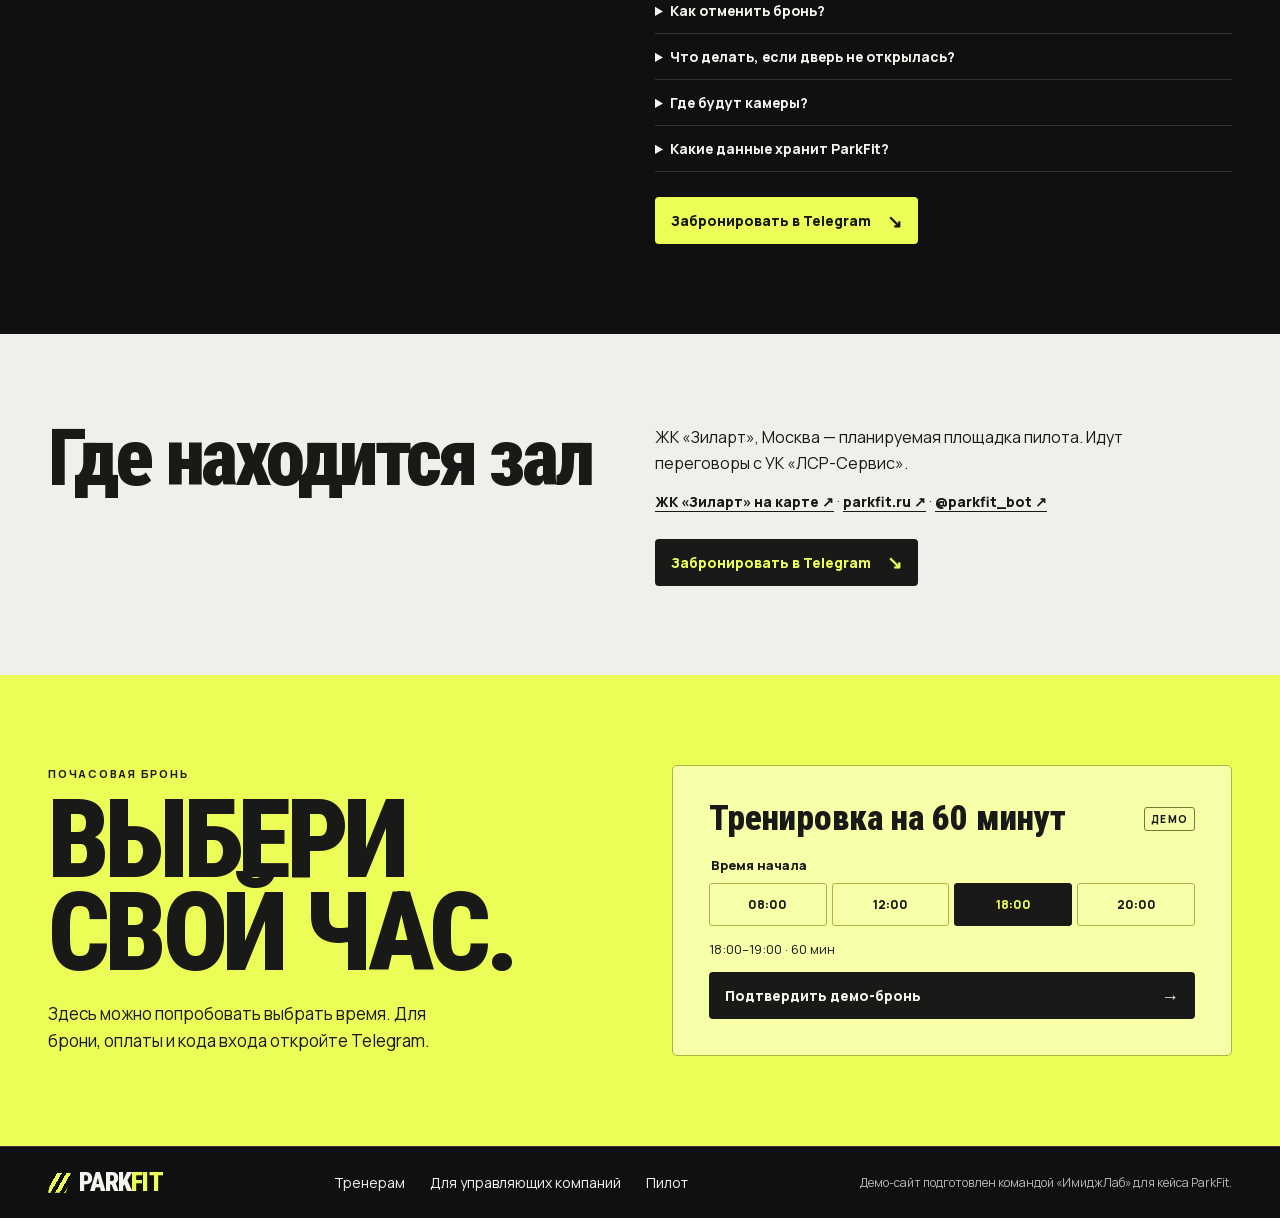
==== commit f1b825f0: "Match the ParkFit equipment arrangement to the presentation" ====
--- a/index.html
+++ b/index.html
@@ -7,12 +7,12 @@
   <meta name="description" content="ParkFit — отдельный зал на час рядом с домом. Капсула 8 м² для одного человека. Планируемая площадка пилота — ЖК «Зиларт», Москва.">
   <title>ParkFit — зал на час</title>
   <link rel="stylesheet" href="fonts.css">
-  <link rel="stylesheet" href="style.css">
-  <script src="room-layout.js" defer></script>
-  <script src="script.js" defer></script>
-  <script src="price.js" defer></script>
-  <script src="pilot-metrics.js" defer></script>
-  <script src="tour-entry.js" type="module"></script>
+  <link rel="stylesheet" href="style.css?v=parkfit-layout">
+  <script src="room-layout.js?v=parkfit-layout" defer></script>
+  <script src="script.js?v=parkfit-layout" defer></script>
+  <script src="price.js?v=parkfit" defer></script>
+  <script src="pilot-metrics.js?v=parkfit" defer></script>
+  <script src="tour-entry.js?v=parkfit-layout" type="module"></script>
 </head>
 <body>
   <a class="skip" href="#main">К содержанию</a>
@@ -63,20 +63,22 @@
       <div class="wrap section">
         <div class="format-heading">
           <div><h2 id="format-title">Что внутри</h2></div>
-          <p>Капсула 8 м² на одного человека. На схеме и в 3D-туре показан пример расстановки.</p>
+          <p>Капсула 8 м² на одного человека. Схема и 3D-тур показывают расстановку из презентации ParkFit.</p>
         </div>
         <ul class="equipment-list" aria-label="Планируемое оборудование">
-          <li>Скамья</li><li>Гантели</li><li>Коврик для разминки</li>
+          <li>Силовая рама со штангой и петлями TRX</li><li>Регулируемая скамья</li><li>Гантели 2–24 кг</li><li>Велотренажёр</li><li>Коврик для разминки</li>
         </ul>
         <div class="layout" id="plan">
           <div class="blueprint" aria-label="Условный план капсулы">
             <p class="plan-label">ВИД СВЕРХУ · СХЕМА КОНЦЕПЦИИ</p>
-            <div class="room" role="img" aria-label="Вход по центру нижней стены. Если смотреть от входа, скамья и гантели справа, коврик слева.">
+            <div class="room" role="img" aria-label="Вход снизу. Слева от входа силовая рама и скамья. У дальней стены гантели. Справа велотренажёр в глубине и коврик у входа.">
               <div class="zone zone-strength"></div>
               <div class="zone zone-floor"></div>
               <div class="zone zone-entry"></div>
+              <div class="fixture rack"></div>
               <div class="fixture bench"></div>
               <div class="fixture dumbbells"></div>
+              <div class="fixture bike"></div>
               <div class="fixture mat"></div>
               <div class="door"></div>
             </div>
@@ -86,9 +88,9 @@
 
           <div class="zones" aria-label="Зоны капсулы">
             <button class="zone-button" type="button" data-zone="strength" aria-pressed="true"><span class="zone-index">01</span>Силовая зона<span aria-hidden="true">↗</span></button>
-            <button class="zone-button" type="button" data-zone="floor" aria-pressed="false"><span class="zone-index">02</span>Зона разминки<span aria-hidden="true">↗</span></button>
+            <button class="zone-button" type="button" data-zone="floor" aria-pressed="false"><span class="zone-index">02</span>Кардио и разминка<span aria-hidden="true">↗</span></button>
             <button class="zone-button" type="button" data-zone="entry" aria-pressed="false"><span class="zone-index">03</span>Вход<span aria-hidden="true">↗</span></button>
-            <p id="zone-copy" aria-live="polite">Справа от входа — скамья и гантели.</p>
+            <p id="zone-copy" aria-live="polite">Слева от входа — силовая рама с TRX и наклонной скамьёй. Стойка с гантелями — у дальней стены.</p>
           </div>
         </div>
       </div>
--- a/style.css
+++ b/style.css
@@ -87,7 +87,7 @@
 .zone { border: 1px dashed #78816e; border-radius: 3px; transition: background .32s; }
 .zone.is-active { background: #e3f565; }
 .fixture { border: 1px solid #3d4739; border-radius: 2px; background: #d7ddcd; }
-.rack { border-width: 2px; background: linear-gradient(#3d4739, #3d4739) center 88% / 100% 3px no-repeat; }
+.rack { border-width: 3px; background: linear-gradient(#3d4739, #3d4739) center 18% / 100% 3px no-repeat, #d7ddcd; }
 .bench { background: #666e5b; }
 .dumbbells { background: repeating-linear-gradient(90deg, #535c4e 0 2px, #d7ddcd 2px 5px); }
 .mat { background: repeating-linear-gradient(135deg, #d6decf 0 4px, #9ca78b 4px 5px); }
